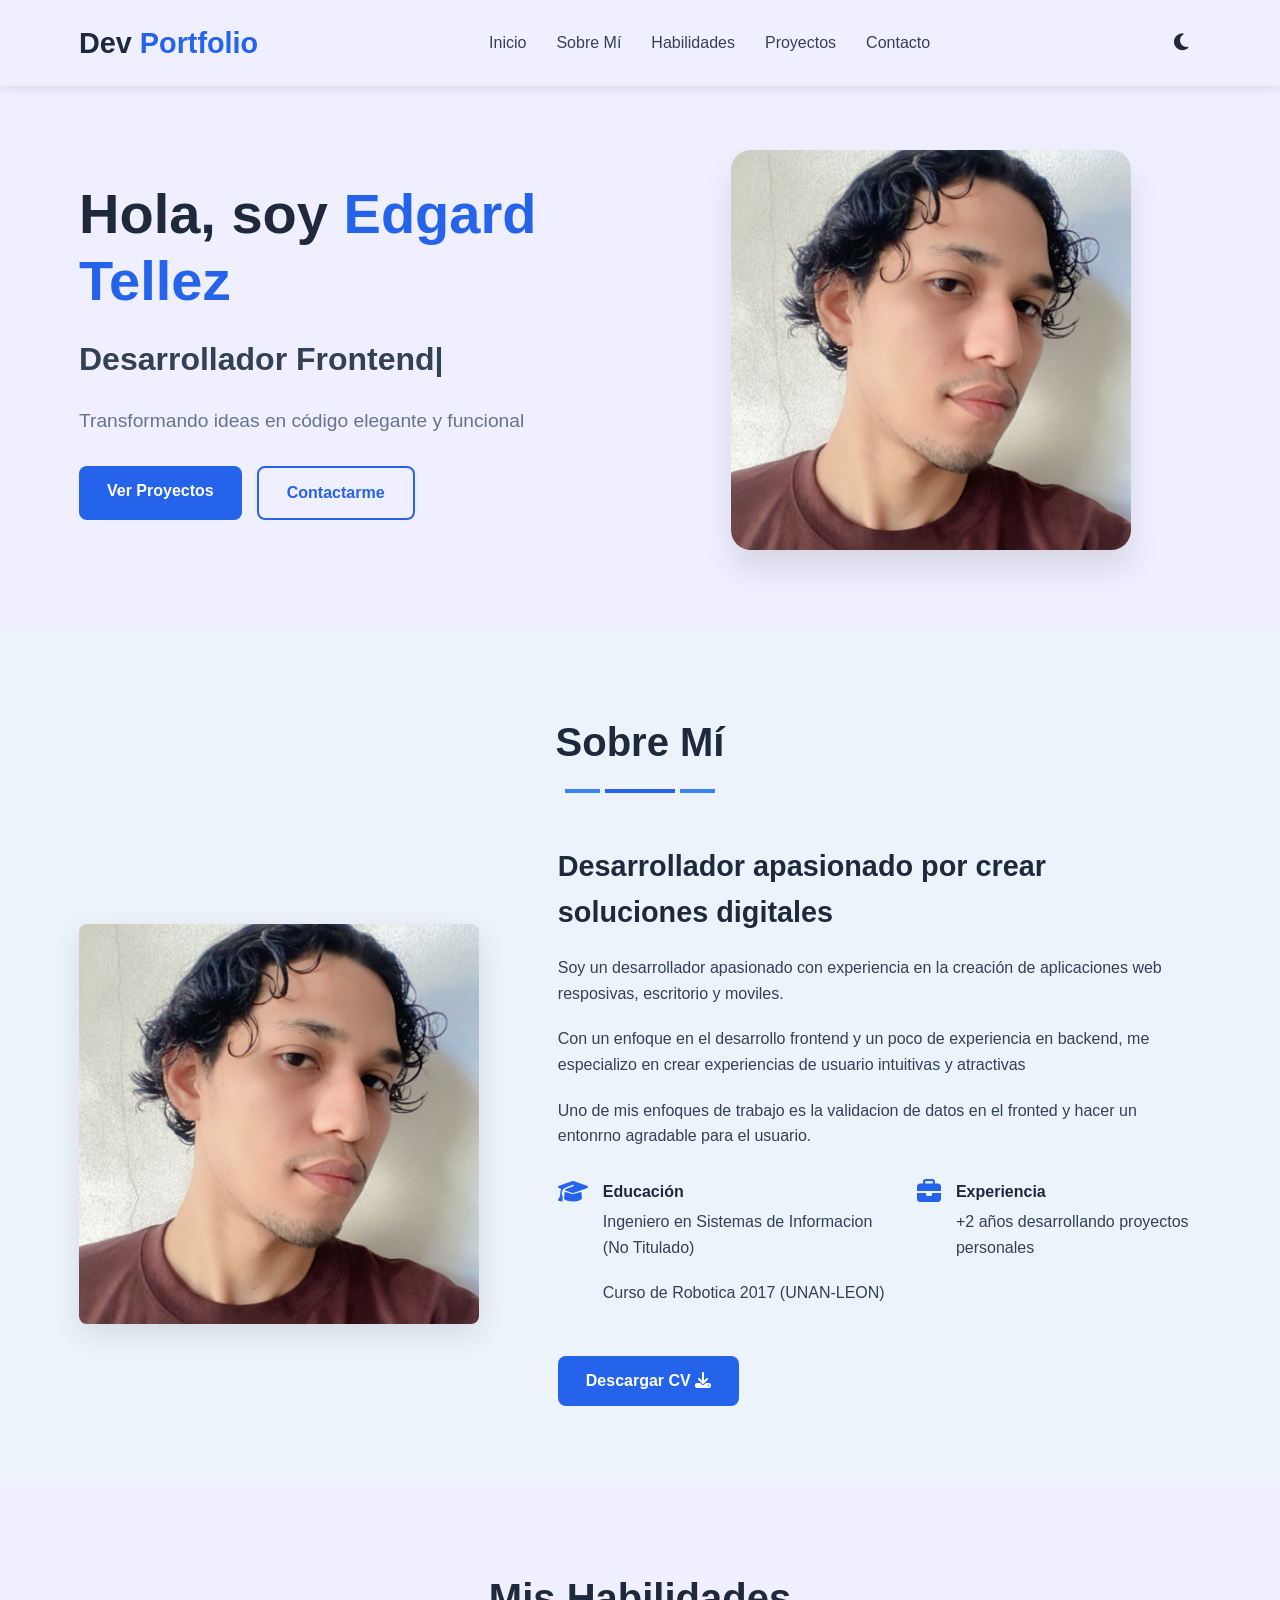
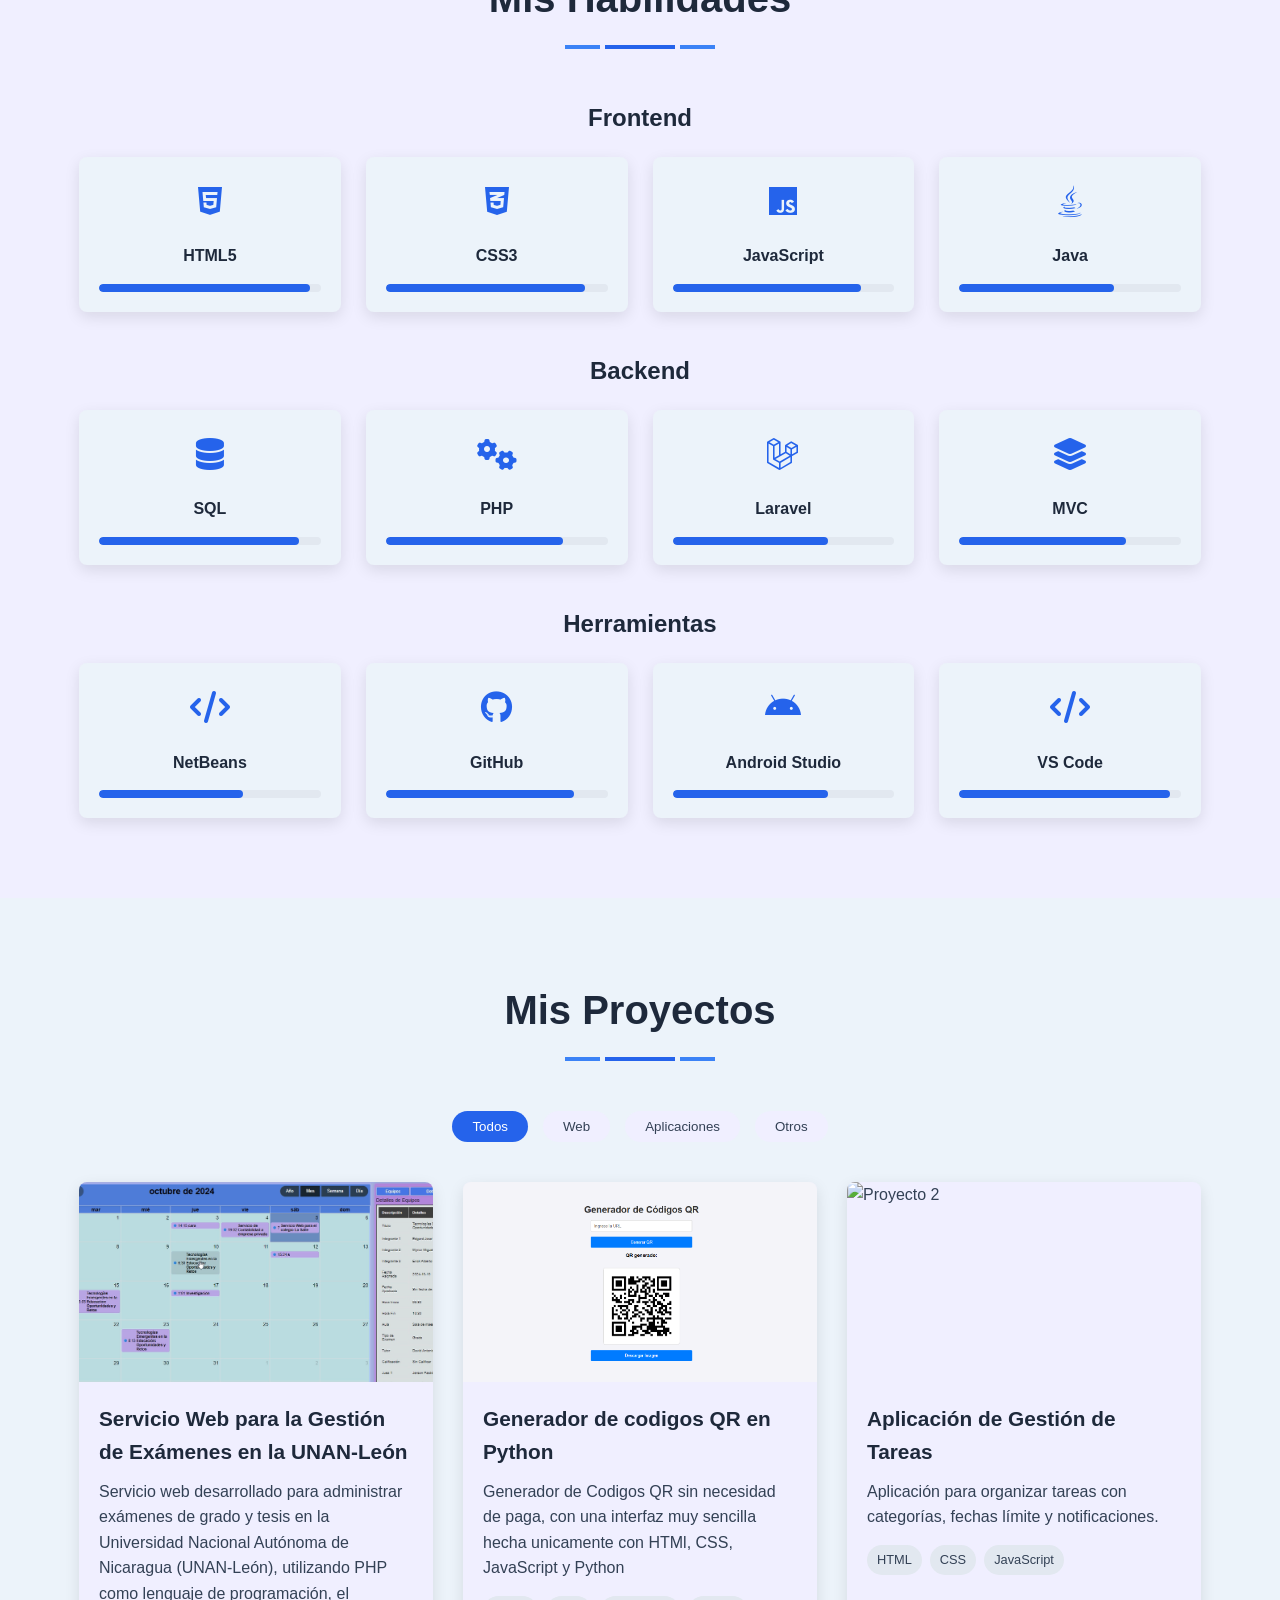
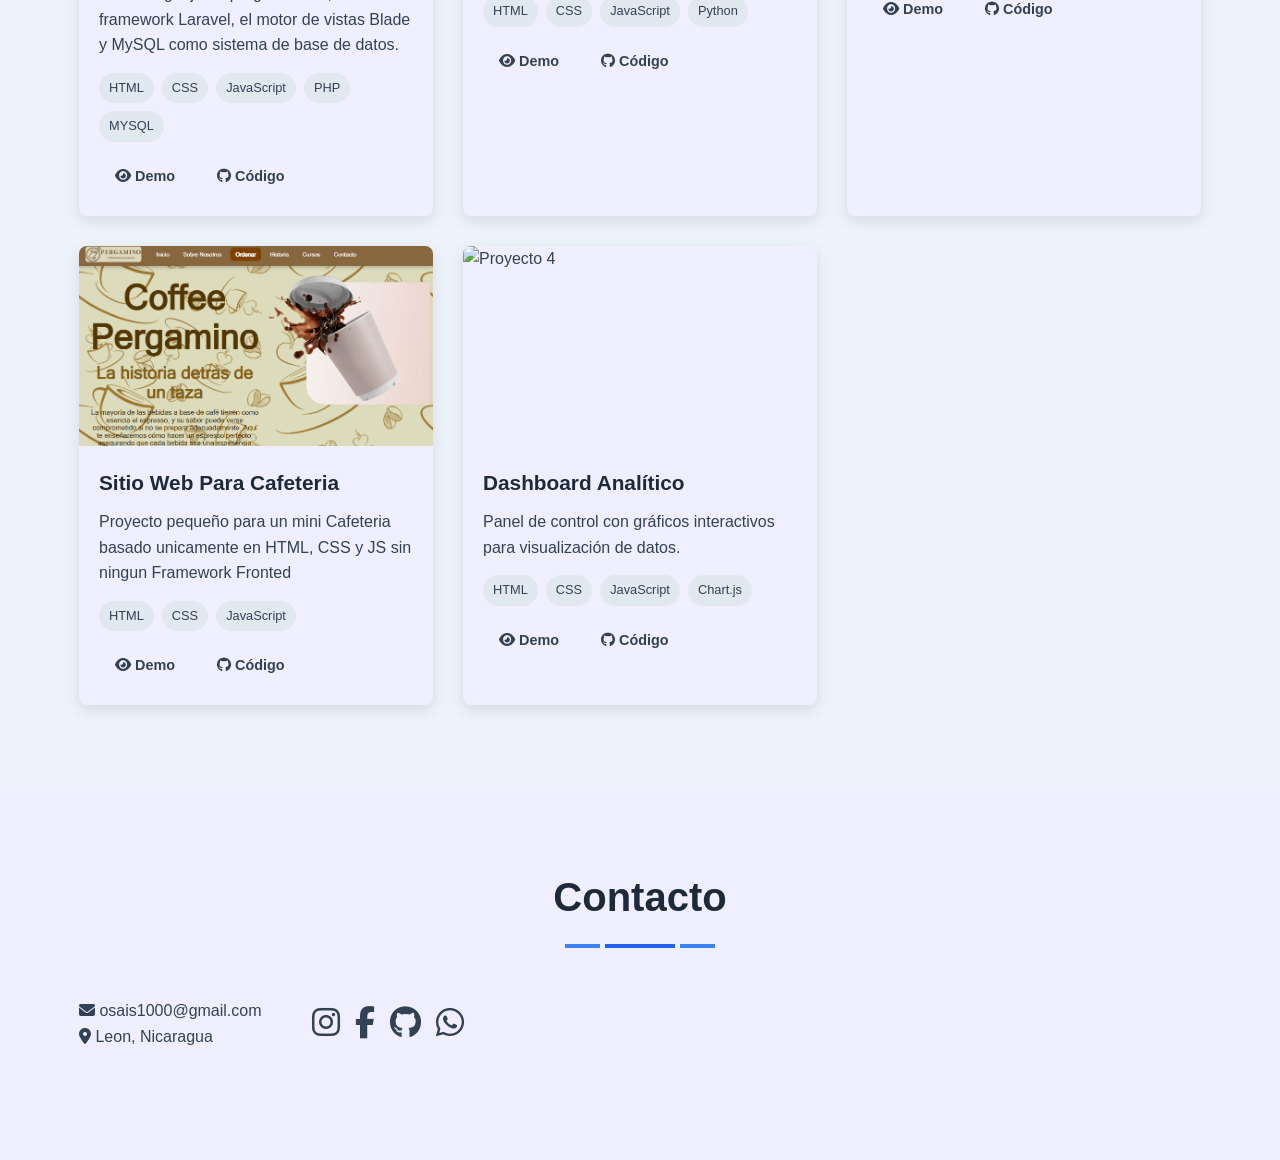
==== index.html @ 4334e840 "Mi Primer Commit" ====
<!DOCTYPE html>
<html lang="es">
<head>
    <meta charset="UTF-8">
    <meta name="viewport" content="width=device-width, initial-scale=1.0">
    <title>Mi Portafolio | Desarrollador</title>
    <link rel="stylesheet" href="styles.css">
    <link rel="stylesheet" href="https://cdnjs.cloudflare.com/ajax/libs/font-awesome/6.4.0/css/all.min.css">
</head>
<body>
    <!-- Header y Navegación -->
    <header>
        <div class="container">
            <div class="logo">
                <h1>Dev <span>Portfolio</span></h1>
            </div>
            <nav>
                <ul class="nav-links">
                    <li><a href="#inicio">Inicio</a></li>
                    <li><a href="#sobre-mi">Sobre Mí</a></li>
                    <li><a href="#habilidades">Habilidades</a></li>
                    <li><a href="#proyectos">Proyectos</a></li>
                    <li><a href="#contacto">Contacto</a></li>
                </ul>
                <div class="hamburger">
                    <span></span>
                    <span></span>
                    <span></span>
                </div>
            </nav>
            <button class="theme-toggle">
                <i class="fas fa-moon"></i>
                <i class="fas fa-sun"></i>
            </button>
        </div>
    </header>

    <!-- Sección Hero -->
    <section id="inicio" class="hero">
        <div class="container">
            <div class="hero-content">
                <h1>Hola, soy <span class="highlight">Edgard Tellez</span></h1>
                <h2>Desarrollador <span class="typed-text"></span></h2>
                <p>Transformando ideas en código elegante y funcional</p>
                <div class="hero-buttons">
                    <a href="#proyectos" class="btn btn-primary">Ver Proyectos</a>
                    <a href="#contacto" class="btn btn-secondary">Contactarme</a>
                </div>
            </div>
            <div class="hero-image">
                <div class="shape"></div>
                <img src="Foto.JPG" style="height: 400px; width: 400px; object-fit: cover;" alt="Imagen de perfil">
            </div>
        </div>
    </section>

    <!-- Sección Sobre Mí -->
    <section id="sobre-mi" class="about">
        <div class="container">
            <div class="section-header">
                <h2>Sobre Mí</h2>
                <div class="underline"></div>
            </div>
            <div class="about-content">
                <div class="about-image">
                    <img src="Foto.JPG" style="height: 400px; width: 400px; object-fit: cover;" alt="Imagen de perfil">
                </div>
                <div class="about-text">
                    <h3>Desarrollador apasionado por crear soluciones digitales</h3>
                    <p>Soy un desarrollador apasionado con experiencia en la creación de aplicaciones web resposivas, escritorio y moviles.</p>
                    <p>Con un enfoque en el desarrollo frontend y un poco de experiencia en backend, me especializo en crear experiencias de usuario intuitivas y atractivas</p>
                    <p>Uno de mis enfoques de trabajo es la validacion de datos en el fronted y hacer un entonrno agradable para el usuario.</p>
                    <div class="about-details">
                        <div class="detail">
                            <i class="fas fa-graduation-cap"></i>
                            <div>
                                <h4>Educación</h4>
                                <p>Ingeniero en Sistemas de Informacion (No Titulado)</p>
                                <p>Curso de Robotica 2017 (UNAN-LEON)</p>
                            </div>
                        </div>
                        <div class="detail">
                            <i class="fas fa-briefcase"></i>
                            <div>
                                <h4>Experiencia</h4>
                                <p>+2 años desarrollando proyectos personales</p>
                            </div>
                        </div>
                    </div>
                    <a href="#" class="btn btn-primary" id="download-cv">Descargar CV <i class="fas fa-download"></i></a>
                </div>
            </div>
        </div>
    </section>

    <!-- Sección Habilidades -->
    <section id="habilidades" class="skills">
        <div class="container">
            <div class="section-header">
                <h2>Mis Habilidades</h2>
                <div class="underline"></div>
            </div>

            <div class="skills-container">
                <div class="skill-category"> <!-- Div para Separar filas -->

                    <h3>Frontend</h3>

                    <div class="skills-grid"> <!-- Div para Separar contenedores -->

                        <div class="skill-item"> <!-- Div de cada contenedor -->
                            <div class="skill-icon"><i class="fab fa-html5"></i></div>
                            <h4>HTML5</h4>

                            <div class="skill-bar">
                                <div class="skill-progress" style="width: 95%"></div>
                            </div>

                        </div>

                        <div class="skill-item"> <!-- Div de cada contenedor -->
                            <div class="skill-icon"><i class="fab fa-css3-alt"></i></div>
                            <h4>CSS3</h4>

                            <div class="skill-bar">
                                <div class="skill-progress" style="width: 90%"></div>
                            </div>

                        </div>

                        <div class="skill-item"> <!-- Div de cada contenedor -->
                            <div class="skill-icon"><i class="fab fa-js"></i></div>
                            <h4>JavaScript</h4>

                            <div class="skill-bar">
                                <div class="skill-progress" style="width: 85%"></div>
                            </div>

                        </div>

                        <div class="skill-item"> <!-- Div de cada contenedor -->
                            <div class="skill-icon"><i class="fab fa-java"></i></div>
                            <h4>Java</h4>
                        
                            <div class="skill-bar">
                                <div class="skill-progress" style="width: 70%"></div>
                            </div>
                        </div>
                        
                    </div>
                </div>

                <div class="skill-category"> <!-- Div para Separar filas -->

                    <h3>Backend</h3>

                    <div class="skills-grid"> <!-- Div para Separar contenedores -->

                        <div class="skill-item"> <!-- Div de cada contenedor -->
                            <div class="skill-icon"><i class="fas fa-database"></i></div>
                            <h4>SQL</h4>

                            <div class="skill-bar">
                                <div class="skill-progress" style="width: 90%"></div>
                            </div>

                        </div>

                        <div class="skill-item"> <!-- Div de cada contenedor -->
                            <div class="skill-icon"><i class="fas fa-cogs"></i></div>
                            <h4>PHP</h4>

                            <div class="skill-bar">
                                <div class="skill-progress" style="width: 80%"></div>
                            </div>

                        </div>

                        <div class="skill-item"> <!-- Div de cada contenedor -->
                            <div class="skill-icon"><i class="fab fa-laravel"></i></div>
                            <h4>Laravel</h4>

                            <div class="skill-bar">
                                <div class="skill-progress" style="width: 70%"></div>
                            </div>

                        </div>

                        <div class="skill-item"> <!-- Div de cada contenedor -->
                            <div class="skill-icon"><i class="fas fa-layer-group"></i></div>
                            <h4>MVC</h4>

                            <div class="skill-bar">
                                <div class="skill-progress" style="width: 75%"></div>
                            </div>

                        </div>
                        
                    </div>
                </div>

                <div class="skill-category"> <!-- Div para Separar filas -->

                    <h3>Herramientas</h3>

                    <div class="skills-grid"> <!-- Div para Separar contenedores -->

                        <div class="skill-item"> <!-- Div de cada contenedor -->
                            <div class="skill-icon"><i class="fas fa-code"></i></div>
                            <h4>NetBeans</h4>

                            <div class="skill-bar">
                                <div class="skill-progress" style="width: 65%"></div>
                            </div>

                        </div>
                        
                        <div class="skill-item"> <!-- Div de cada contenedor -->
                            <div class="skill-icon"><i class="fab fa-github"></i></div>
                            <h4>GitHub</h4>

                            <div class="skill-bar">
                                <div class="skill-progress" style="width: 85%"></div>
                            </div>

                        </div>

                        <div class="skill-item"> <!-- Div de cada contenedor -->
                            <div class="skill-icon"><i class="fab fa-android"></i></div>
                            <h4>Android Studio</h4>

                            <div class="skill-bar">
                                <div class="skill-progress" style="width: 70%"></div>
                            </div>

                        </div>
                        
                        <div class="skill-item"> <!-- Div de cada contenedor -->
                            <div class="skill-icon"><i class="fas fa-code"></i></div>
                            <h4>VS Code</h4>

                            <div class="skill-bar">
                                <div class="skill-progress" style="width: 95%"></div>
                            </div>

                        </div>

                    </div>
                </div>

            </div>
            </div>
        </div>
    </section>

    <!-- Sección Proyectos -->
    <section id="proyectos" class="projects">
        <div class="container">
            <div class="section-header">
                <h2>Mis Proyectos</h2>
                <div class="underline"></div>
            </div>
            <div class="project-filters">
                <button class="filter-btn active" data-filter="all">Todos</button>
                <button class="filter-btn" data-filter="web">Web</button>
                <button class="filter-btn" data-filter="app">Aplicaciones</button>
                <button class="filter-btn" data-filter="other">Otros</button>
            </div>
            <div class="projects-grid">
                <div class="project-card" data-category="web">
                    <div class="project-img">
                        <img src="img/Servicio_UNAN_LEON.png" alt="Proyecto 1">
                    </div>
                    <div class="project-info">
                        <h3>Servicio Web para la Gestión de Exámenes en la UNAN-León</h3>
                        <p>
                            Servicio web desarrollado para administrar exámenes de grado y tesis en la Universidad Nacional Autónoma de Nicaragua (UNAN-León), utilizando PHP como lenguaje de programación, el framework Laravel, el motor de vistas Blade y MySQL como sistema de base de datos.
                        </p>
                        <div class="project-tech">
                            <span>HTML</span>
                            <span>CSS</span>
                            <span>JavaScript</span>
                            <span>PHP</span>
                            <span>MYSQL</span>
                        </div>
                        <div class="project-links">
                            <a href="NO DISPONIBLE" class="btn btn-sm"><i class="fas fa-eye"></i> Demo</a>
                            <a href="https://github.com/EdgardSk8/Gestion_Examenes_UNAN" class="btn btn-sm"><i class="fab fa-github"></i> Código</a>
                        </div>
                    </div>
                </div>

                <div class="project-card" data-category="web">
                    <div class="project-img">
                        <img src="img/Generador_Python.png" alt="Proyecto 1">
                    </div>
                    <div class="project-info">
                        <h3>Generador de codigos QR en Python</h3>
                        <p>
                            Generador de Codigos QR sin necesidad de paga, con una interfaz muy sencilla hecha unicamente con HTMl, CSS, JavaScript y Python
                        </p>
                        <div class="project-tech">
                            <span>HTML</span>
                            <span>CSS</span>
                            <span>JavaScript</span>
                            <span>Python</span>
                        </div>
                        <div class="project-links">
                            <a href="https://generador-qr-dgtd.onrender.com/" class="btn btn-sm"><i class="fas fa-eye"></i> Demo</a>
                            <a href="https://github.com/EdgardSk8/Generador-QR" class="btn btn-sm"><i class="fab fa-github"></i> Código</a>
                        </div>
                    </div>
                </div>

                <div class="project-card" data-category="app">
                    <div class="project-img">
                        <img src="https://via.placeholder.com/600x400" alt="Proyecto 2">
                    </div>
                    <div class="project-info">
                        <h3>Aplicación de Gestión de Tareas</h3>
                        <p>Aplicación para organizar tareas con categorías, fechas límite y notificaciones.</p>
                        <div class="project-tech">
                            <span>HTML</span>
                            <span>CSS</span>
                            <span>JavaScript</span>
                        </div>
                        <div class="project-links">
                            <a href="#" class="btn btn-sm"><i class="fas fa-eye"></i> Demo</a>
                            <a href="#" class="btn btn-sm"><i class="fab fa-github"></i> Código</a>
                        </div>
                    </div>
                </div>
                <div class="project-card" data-category="web">
                    <div class="project-img">
                        <img src="img/Pergamino.png" alt="Proyecto 3">
                    </div>
                    <div class="project-info">
                        <h3>Sitio Web Para Cafeteria</h3>
                        <p>Proyecto pequeño para un mini Cafeteria basado unicamente en HTML, CSS y JS sin ningun Framework Fronted</p>
                        <div class="project-tech">
                            <span>HTML</span>
                            <span>CSS</span>
                            <span>JavaScript</span>
                        </div>
                        <div class="project-links">
                            <a href="https://coffee-pergamino.onrender.com/index.html" class="btn btn-sm"><i class="fas fa-eye"></i> Demo</a>
                            <a href="https://github.com/EdgardSk8/Coffee-Pergamino" class="btn btn-sm"><i class="fab fa-github"></i> Código</a>
                        </div>
                    </div>
                </div>
                <div class="project-card" data-category="other">
                    <div class="project-img">
                        <img src="https://via.placeholder.com/600x400" alt="Proyecto 4">
                    </div>
                    <div class="project-info">
                        <h3>Dashboard Analítico</h3>
                        <p>Panel de control con gráficos interactivos para visualización de datos.</p>
                        <div class="project-tech">
                            <span>HTML</span>
                            <span>CSS</span>
                            <span>JavaScript</span>
                            <span>Chart.js</span>
                        </div>
                        <div class="project-links">
                            <a href="#" class="btn btn-sm"><i class="fas fa-eye"></i> Demo</a>
                            <a href="#" class="btn btn-sm"><i class="fab fa-github"></i> Código</a>
                        </div>
                    </div>
                </div>
            </div>
        </div>
    </section>

<!-- Sección Contacto -->
<section id="contacto" class="contact">

    <div class="container">

        <div class="section-header">
            <h2>Contacto</h2>
            <div class="underline"></div>
        </div>

        <div class="contact-content simple-contact">
            <ul class="contact-details">
                <li><i class="fas fa-envelope"></i> osais1000@gmail.com</li>
                <li><i class="fas fa-map-marker-alt"></i> Leon, Nicaragua</li>
            </ul>

        <div class="social-links">
            <a href="https://www.instagram.com/edgard_sk8/" target="_blank"><i class="fab fa-instagram"></i></a>
            <a href="https://www.facebook.com/EdgardJTM/" target="_blank"><i class="fab fa-facebook-f"></i></a>
            <a href="https://github.com/EdgardSk8" target="_blank"><i class="fab fa-github"></i></a>
            <a href="https://wa.me/84774288" target="_blank"><i class="fab fa-whatsapp"></i></a>
        </div>

        </div>
    </div>
</section>

    <!-- Botón de volver arriba -->
    <button id="back-to-top" class="back-to-top">
        <i class="fas fa-arrow-up"></i>
    </button>

    <script src="script.js"></script>
</body>
</html>
---- styles.css ----
/* Variables y Reset */
:root {
    --primary-color: #2563eb;
    --secondary-color: #3b82f6;
    --accent-color: #60a5fa;
    --dark-color: #1e293b;
    --light-color: #ecf3fa;
    --text-color: #334155;
    --text-light: #64748b;
    --background-color: #f0efff;
    --border-color: #e2e8f0;
    --shadow-color: rgba(0, 0, 0, 0.1);
    --transition: all 0.3s ease;
    --border-radius: 8px;
    --section-padding: 80px 0;
}

/* Tema Oscuro */
[data-theme="dark"] {
    --primary-color: #3b82f6;
    --secondary-color: #60a5fa;
    --accent-color: #93c5fd;
    --dark-color: #f8fafc;
    --light-color: #1e293b;
    --text-color: #e2e8f0;
    --text-light: #94a3b8;
    --background-color: #0f172a;
    --border-color: #334155;
    --shadow-color: rgba(0, 0, 0, 0.3);
}

* {
    margin: 0;
    padding: 0;
    box-sizing: border-box;
}

html {
    scroll-behavior: smooth;
}

body {
    font-family: 'Segoe UI', Tahoma, Geneva, Verdana, sans-serif;
    line-height: 1.6;
    color: var(--text-color);
    background-color: var(--background-color);
    transition: var(--transition);
}

a {
    text-decoration: none;
    color: inherit;
}

ul {
    list-style: none;
}

img {
    max-width: 100%;
    height: auto;
    display: block;
}

/* Utilidades */
.container {
    width: 90%;
    max-width: 1200px;
    margin: 0 auto;
    padding: 0 15px;
}

.section-header {
    text-align: center;
    margin-bottom: 50px;
}

.section-header h2 {
    font-size: 2.5rem;
    margin-bottom: 15px;
    color: var(--dark-color);
}

.underline {
    height: 4px;
    width: 70px;
    background: var(--primary-color);
    margin: 0 auto;
    position: relative;
}

.underline::before {
    content: '';
    position: absolute;
    height: 4px;
    width: 35px;
    background: var(--secondary-color);
    top: 0;
    left: -40px;
}

.underline::after {
    content: '';
    position: absolute;
    height: 4px;
    width: 35px;
    background: var(--secondary-color);
    top: 0;
    right: -40px;
}

.btn {
    display: inline-block;
    padding: 12px 28px;
    border-radius: var(--border-radius);
    font-weight: 600;
    text-align: center;
    cursor: pointer;
    transition: var(--transition);
    border: none;
    outline: none;
}

.btn-primary {
    background-color: var(--primary-color);
    color: white;
}

.btn-primary:hover {
    background-color: var(--secondary-color);
    transform: translateY(-3px);
    box-shadow: 0 10px 20px rgba(0, 0, 0, 0.1);
}

.btn-secondary {
    background-color: transparent;
    color: var(--primary-color);
    border: 2px solid var(--primary-color);
}

.btn-secondary:hover {
    background-color: var(--primary-color);
    color: white;
    transform: translateY(-3px);
    box-shadow: 0 10px 20px rgba(0, 0, 0, 0.1);
}

.btn-sm {
    padding: 8px 16px;
    font-size: 0.9rem;
}

.highlight {
    color: var(--primary-color);
}

/* Header y Navegación */
header {
    position: fixed;
    top: 0;
    left: 0;
    width: 100%;
    z-index: 1000;
    background-color: var(--background-color);
    box-shadow: 0 2px 10px var(--shadow-color);
    transition: var(--transition);
}

header .container {
    display: flex;
    justify-content: space-between;
    align-items: center;
    padding: 20px 15px;
}

.logo h1 {
    font-size: 1.8rem;
    font-weight: 700;
    color: var(--dark-color);
}

.logo span {
    color: var(--primary-color);
}

.nav-links {
    display: flex;
    gap: 30px;
}

.nav-links a {
    font-weight: 500;
    position: relative;
    transition: var(--transition);
}

.nav-links a:hover {
    color: var(--primary-color);
}

.nav-links a::after {
    content: '';
    position: absolute;
    bottom: -5px;
    left: 0;
    width: 0;
    height: 2px;
    background-color: var(--primary-color);
    transition: var(--transition);
}

.nav-links a:hover::after {
    width: 100%;
}

.hamburger {
    display: none;
    flex-direction: column;
    cursor: pointer;
}

.hamburger span {
    width: 25px;
    height: 3px;
    background-color: var(--dark-color);
    margin: 3px 0;
    transition: var(--transition);
}

.theme-toggle {
    background: none;
    border: none;
    cursor: pointer;
    font-size: 1.2rem;
    color: var(--dark-color);
    display: flex;
    align-items: center;
    justify-content: center;
    width: 40px;
    height: 40px;
    border-radius: 50%;
    transition: var(--transition);
}

.theme-toggle:hover {
    background-color: var(--border-color);
}

.theme-toggle .fa-sun {
    display: none;
}

[data-theme="dark"] .theme-toggle .fa-moon {
    display: none;
}

[data-theme="dark"] .theme-toggle .fa-sun {
    display: block;
    color: rgb(230, 214, 76)
}

/* Sección Hero */
.hero {
    padding-top: 150px;
    padding-bottom: 80px;
    background-color: var(--background-color);
    position: relative;
    overflow: hidden;
}

.hero .container {
    display: flex;
    align-items: center;
    justify-content: space-between;
    gap: 40px;
}

.hero-content {
    flex: 1;
}

.hero-content h1 {
    font-size: 3.5rem;
    line-height: 1.2;
    margin-bottom: 20px;
    color: var(--dark-color);
}

.hero-content h2 {
    font-size: 2rem;
    margin-bottom: 20px;
    color: var(--text-color);
}

.hero-content p {
    font-size: 1.2rem;
    margin-bottom: 30px;
    color: var(--text-light);
}

.hero-buttons {
    display: flex;
    gap: 15px;
}

.hero-image {
    flex: 1;
    position: relative;
    display: flex;
    justify-content: center;
    align-items: center;
}

.hero-image img {
    width: 80%;
    border-radius: 20px;
    position: relative;
    z-index: 2;
    box-shadow: 0 20px 30px var(--shadow-color);
}

.shape {
    position: absolute;
    width: 300px;
    height: 300px;
    background-color: var(--primary-color);
    border-radius: 30% 70% 70% 30% / 30% 30% 70% 70%;
    opacity: 0.1;
    z-index: 1;
    animation: morph 8s ease-in-out infinite;
}

@keyframes morph {
    0% {
        border-radius: 30% 70% 70% 30% / 30% 30% 70% 70%;
    }
    25% {
        border-radius: 70% 30% 30% 70% / 70% 70% 30% 30%;
    }
    50% {
        border-radius: 30% 70% 70% 30% / 70% 30% 70% 30%;
    }
    75% {
        border-radius: 70% 30% 30% 70% / 30% 70% 30% 70%;
    }
    100% {
        border-radius: 30% 70% 70% 30% / 30% 30% 70% 70%;
    }
}

.typed-text::after {
    content: '|';
    animation: blink 0.7s infinite;
}

@keyframes blink {
    0%, 100% {
        opacity: 1;
    }
    50% {
        opacity: 0;
    }
}

/* Sección Sobre Mí */
.about {
    padding: var(--section-padding);
    background-color: var(--light-color);
}

.about-content {
    display: flex;
    align-items: center;
    gap: 50px;
}

.about-image {
    flex: 1;
}

.about-image img {
    border-radius: var(--border-radius);
    box-shadow: 0 10px 30px var(--shadow-color);
}

.about-text {
    flex: 1.5;
}

.about-text h3 {
    font-size: 1.8rem;
    margin-bottom: 20px;
    color: var(--dark-color);
}

.about-text p {
    margin-bottom: 20px;
    color: var(--text-color);
}

.about-details {
    display: flex;
    gap: 30px;
    margin: 30px 0;
}

.detail {
    display: flex;
    align-items: flex-start;
    gap: 15px;
}

.detail i {
    font-size: 1.5rem;
    color: var(--primary-color);
}

.detail h4 {
    margin-bottom: 5px;
    color: var(--dark-color);
}

/* Sección Habilidades */
.skills {
    padding: var(--section-padding);
    background-color: var(--background-color);
}

.skills-container {
    display: flex;
    flex-direction: column;
    gap: 40px;
}

.skill-category h3 {
    font-size: 1.5rem;
    margin-bottom: 20px;
    color: var(--dark-color);
    text-align: center;
}

.skills-grid {
    display: grid;
    grid-template-columns: repeat(auto-fill, minmax(250px, 1fr));
    gap: 25px;
}

.skill-item {
    background-color: var(--light-color);
    padding: 20px;
    border-radius: var(--border-radius);
    box-shadow: 0 5px 15px var(--shadow-color);
    transition: var(--transition);
}

.skill-item:hover {
    transform: translateY(-5px);
    box-shadow: 0 10px 20px var(--shadow-color);
    cursor: pointer;
    background-color: #3ca2d1;
}

.skill-icon {
    font-size: 2rem;
    color: var(--primary-color);
    margin-bottom: 15px;
    text-align: center;
}

.skill-item h4 {
    text-align: center;
    margin-bottom: 15px;
    color: var(--dark-color);
}

.skill-bar {
    height: 8px;
    background-color: var(--border-color);
    border-radius: 10px;
    overflow: hidden;
}

.skill-progress {
    height: 100%;
    background-color: var(--primary-color);
    border-radius: 10px;
}

/* Sección Proyectos */
.projects {
    padding: var(--section-padding);
    background-color: var(--light-color);
}

.project-filters {
    display: flex;
    justify-content: center;
    gap: 15px;
    margin-bottom: 40px;
    flex-wrap: wrap;
}

.filter-btn {
    padding: 8px 20px;
    background-color: var(--background-color);
    border: none;
    border-radius: 30px;
    cursor: pointer;
    font-weight: 500;
    transition: var(--transition);
    color: var(--text-color);
}

.filter-btn:hover, .filter-btn.active {
    background-color: var(--primary-color);
    color: white;
}

.projects-grid {
    display: grid;
    grid-template-columns: repeat(auto-fill, minmax(300px, 1fr));
    gap: 30px;
}

.project-card {
    background-color: var(--background-color);
    border-radius: var(--border-radius);
    overflow: hidden;
    box-shadow: 0 5px 15px var(--shadow-color);
    transition: var(--transition);
}

.project-card:hover {
    transform: translateY(-10px);
    box-shadow: 0 15px 30px var(--shadow-color);
    cursor: pointer;
}

.project-img {
    overflow: hidden;
    height: 200px;
}

.project-img img {
    width: 100%;
    height: 100%;
    object-fit: cover;
    transition: var(--transition);
}

.project-card:hover .project-img img {
    transform: scale(1.1);
}

.project-info {
    padding: 20px;
}

.project-info h3 {
    font-size: 1.3rem;
    margin-bottom: 10px;
    color: var(--dark-color);
}

.project-info p {
    margin-bottom: 15px;
    color: var(--text-color);
}

.project-tech {
    display: flex;
    flex-wrap: wrap;
    gap: 8px;
    margin-bottom: 15px;
}

.project-tech span {
    background-color: var(--border-color);
    padding: 5px 10px;
    border-radius: 20px;
    font-size: 0.8rem;
    color: var(--text-color);
    transition: background-color 0.3s ease;
}

.project-tech span:hover {
    background-color: #3ca2d1;
}

.project-links {
    display: flex;
    gap: 10px;
}

.project-links .btn{
    transition: background-color 0.3s ease;
    border-radius: 40px;
}

.project-links .btn:hover{
    background-color: #3ca2d1;
}

/* Sección Contacto */
.contact {
    padding: var(--section-padding);
    background-color: var(--background-color);
}

.contact-content {
    display: flex;
    gap: 50px;
}

.contact-info, .contact-form {
    flex: 1;
}

.contact-info h3 {
    font-size: 1.8rem;
    margin-bottom: 20px;
    color: var(--dark-color);
}

.contact-info p {
    margin-bottom: 30px;
    color: var(--text-color);
}

.contact-details {
    margin-bottom: 30px;
}

.contact-item {
    display: flex;
    align-items: flex-start;
    gap: 15px;
    margin-bottom: 20px;
}

.contact-item i {
    font-size: 1.5rem;
    color: var(--primary-color);
}

.contact-item h4 {
    margin-bottom: 5px;
    color: var(--dark-color);
}

.social-links {
    display: flex;
    gap: 15px;
    font-size: 2rem;
    transition: all 0.3s ease;
}

.social-links i {
    transition: color 0.3s ease, transform 0.3s ease;
    cursor: pointer;
}

.social-links i:hover {
    transform: translateY(-5px);
}

.social-link {
    display: flex;
    align-items: center;
    justify-content: center;
    width: 40px;
    height: 40px;
    background-color: var(--light-color);
    border-radius: 50%;
    color: var(--primary-color);
    transition: var(--transition);
}

.social-link:hover {
    background-color: var(--primary-color);
    color: white;
    transform: translateY(-5px);
}

.form-group {
    margin-bottom: 20px;
}

.form-group label {
    display: block;
    margin-bottom: 8px;
    font-weight: 500;
    color: var(--dark-color);
}

.form-group input, .form-group textarea {
    width: 100%;
    padding: 12px 15px;
    border: 1px solid var(--border-color);
    border-radius: var(--border-radius);
    background-color: var(--light-color);
    color: var(--text-color);
    transition: var(--transition);
}

.form-group input:focus, .form-group textarea:focus {
    outline: none;
    border-color: var(--primary-color);
    box-shadow: 0 0 0 2px rgba(37, 99, 235, 0.2);
}

/* Footer */
footer {
    background-color: var(--dark-color);
    color: white;
    padding: 60px 0 20px;
}

.footer-content {
    display: flex;
    justify-content: space-between;
    flex-wrap: wrap;
    gap: 30px;
    margin-bottom: 40px;
}

/* Botón Volver Arriba */
.back-to-top {
    position: fixed;
    bottom: 30px;
    right: 30px;
    width: 50px;
    height: 50px;
    background-color: var(--primary-color);
    color: white;
    border: none;
    border-radius: 50%;
    display: flex;
    align-items: center;
    justify-content: center;
    cursor: pointer;
    opacity: 0;
    visibility: hidden;
    transition: var(--transition);
    z-index: 999;
    box-shadow: 0 5px 15px rgba(0, 0, 0, 0.2);
}

.back-to-top.active {
    opacity: 1;
    visibility: visible;
}

.back-to-top:hover {
    background-color: var(--secondary-color);
    transform: translateY(-5px);
}

/* Media Queries */
@media (max-width: 992px) {
    .hero-content h1 {
        font-size: 2.8rem;
    }
    
    .hero-content h2 {
        font-size: 1.8rem;
    }
    
    .about-content, .contact-content {
        flex-direction: column;
    }
    
    .about-image {
        order: -1;
        margin-bottom: 30px;
    }
    
    .about-image img {
        width: 80%;
        margin: 0 auto;
    }
}

@media (max-width: 768px) {
    .nav-links {
        position: fixed;
        top: 80px;
        left: -100%;
        width: 100%;
        height: calc(100vh - 80px);
        background-color: var(--background-color);
        flex-direction: column;
        align-items: center;
        justify-content: center;
        transition: var(--transition);
        z-index: 999;
    }
    
    .nav-links.active {
        left: 0;
    }
    
    .hamburger {
        display: flex;
    }
    
    .hamburger.active span:nth-child(1) {
        transform: translateY(9px) rotate(45deg);
    }
    
    .hamburger.active span:nth-child(2) {
        opacity: 0;
    }
    
    .hamburger.active span:nth-child(3) {
        transform: translateY(-9px) rotate(-45deg);
    }
    
    .hero .container {
        flex-direction: column;
        text-align: center;
    }
    
    .hero-buttons {
        justify-content: center;
    }
    
    .hero-image {
        margin-top: 40px;
    }
    
    .about-details {
        flex-direction: column;
    }
    
    .footer-content {
        flex-direction: column;
        text-align: center;
    }
    
    .footer-links ul {
        align-items: center;
    }
}

@media (max-width: 576px) {
    .section-header h2 {
        font-size: 2rem;
    }
    
    .hero-content h1 {
        font-size: 2.2rem;
    }
    
    .hero-content h2 {
        font-size: 1.5rem;
    }
    
    .project-filters {
        flex-direction: column;
        align-items: center;
    }
    
    .filter-btn {
        width: 100%;
        max-width: 200px;
    }
}
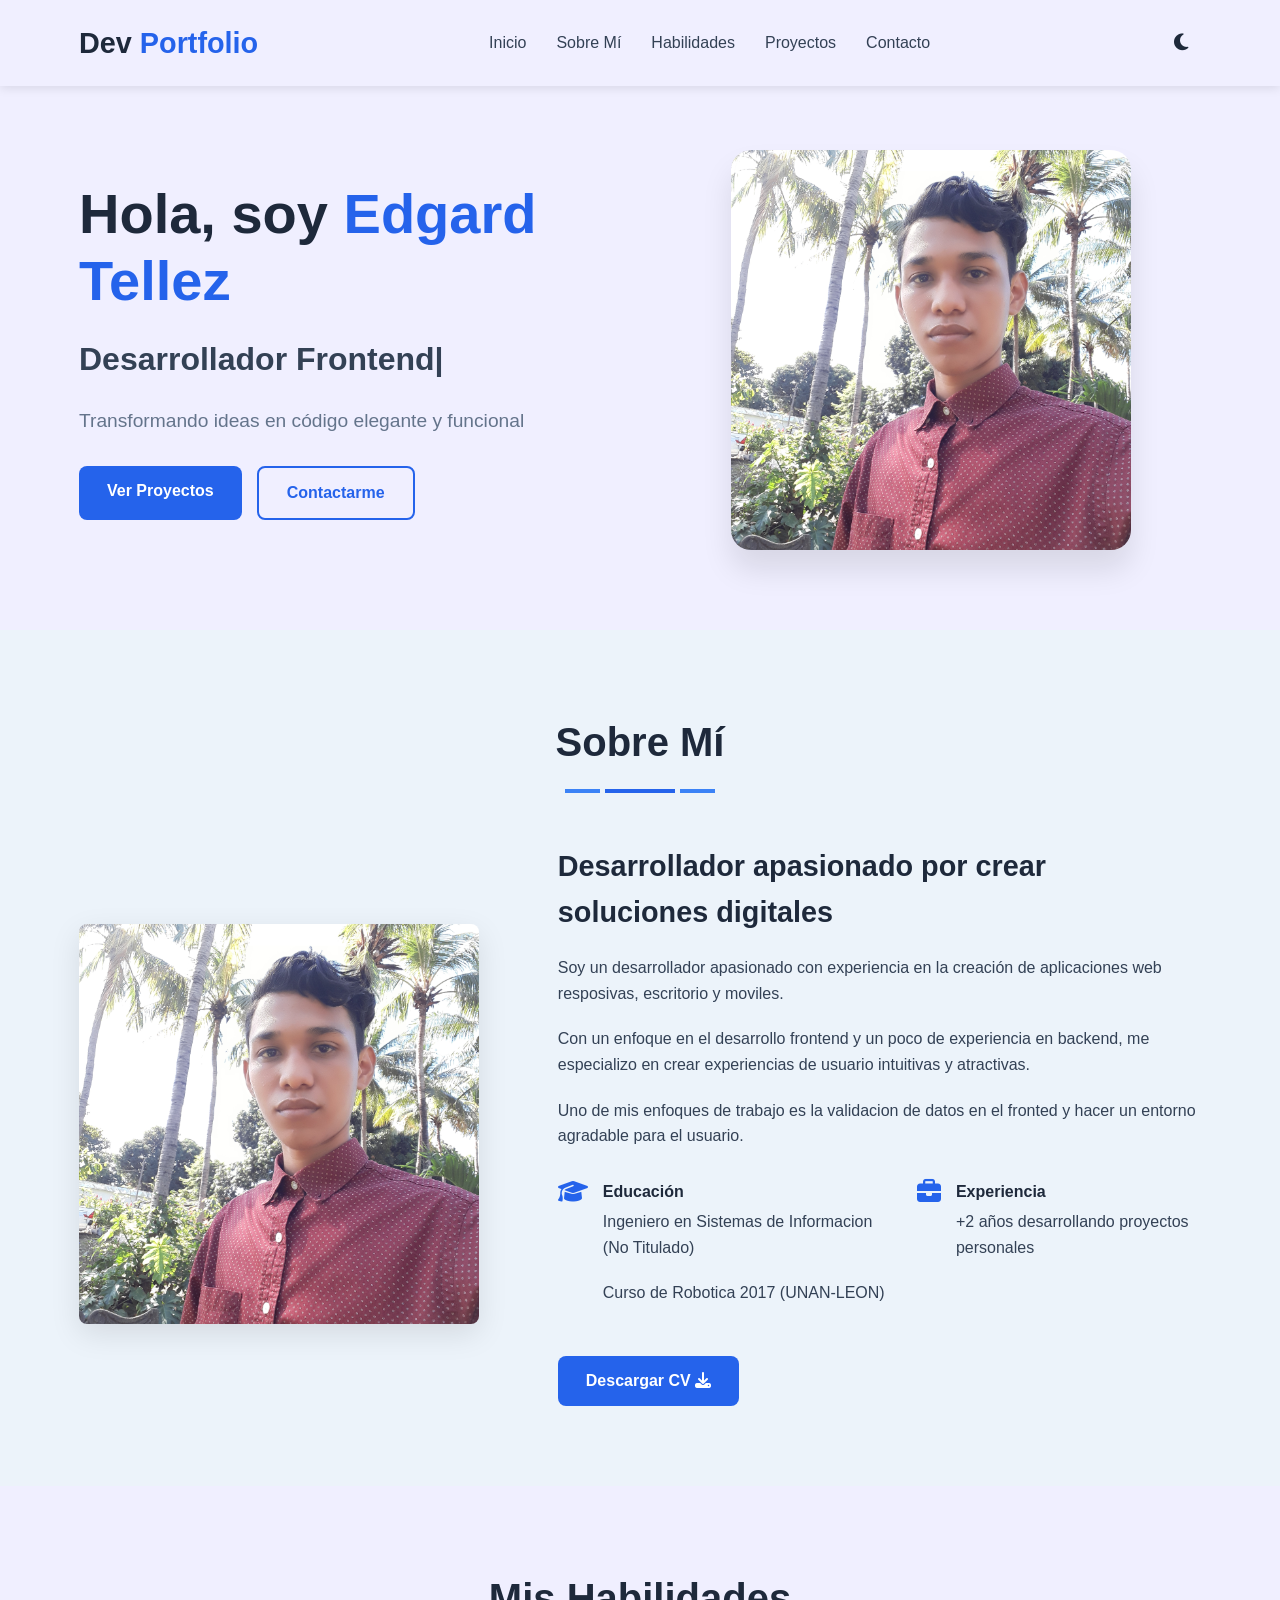
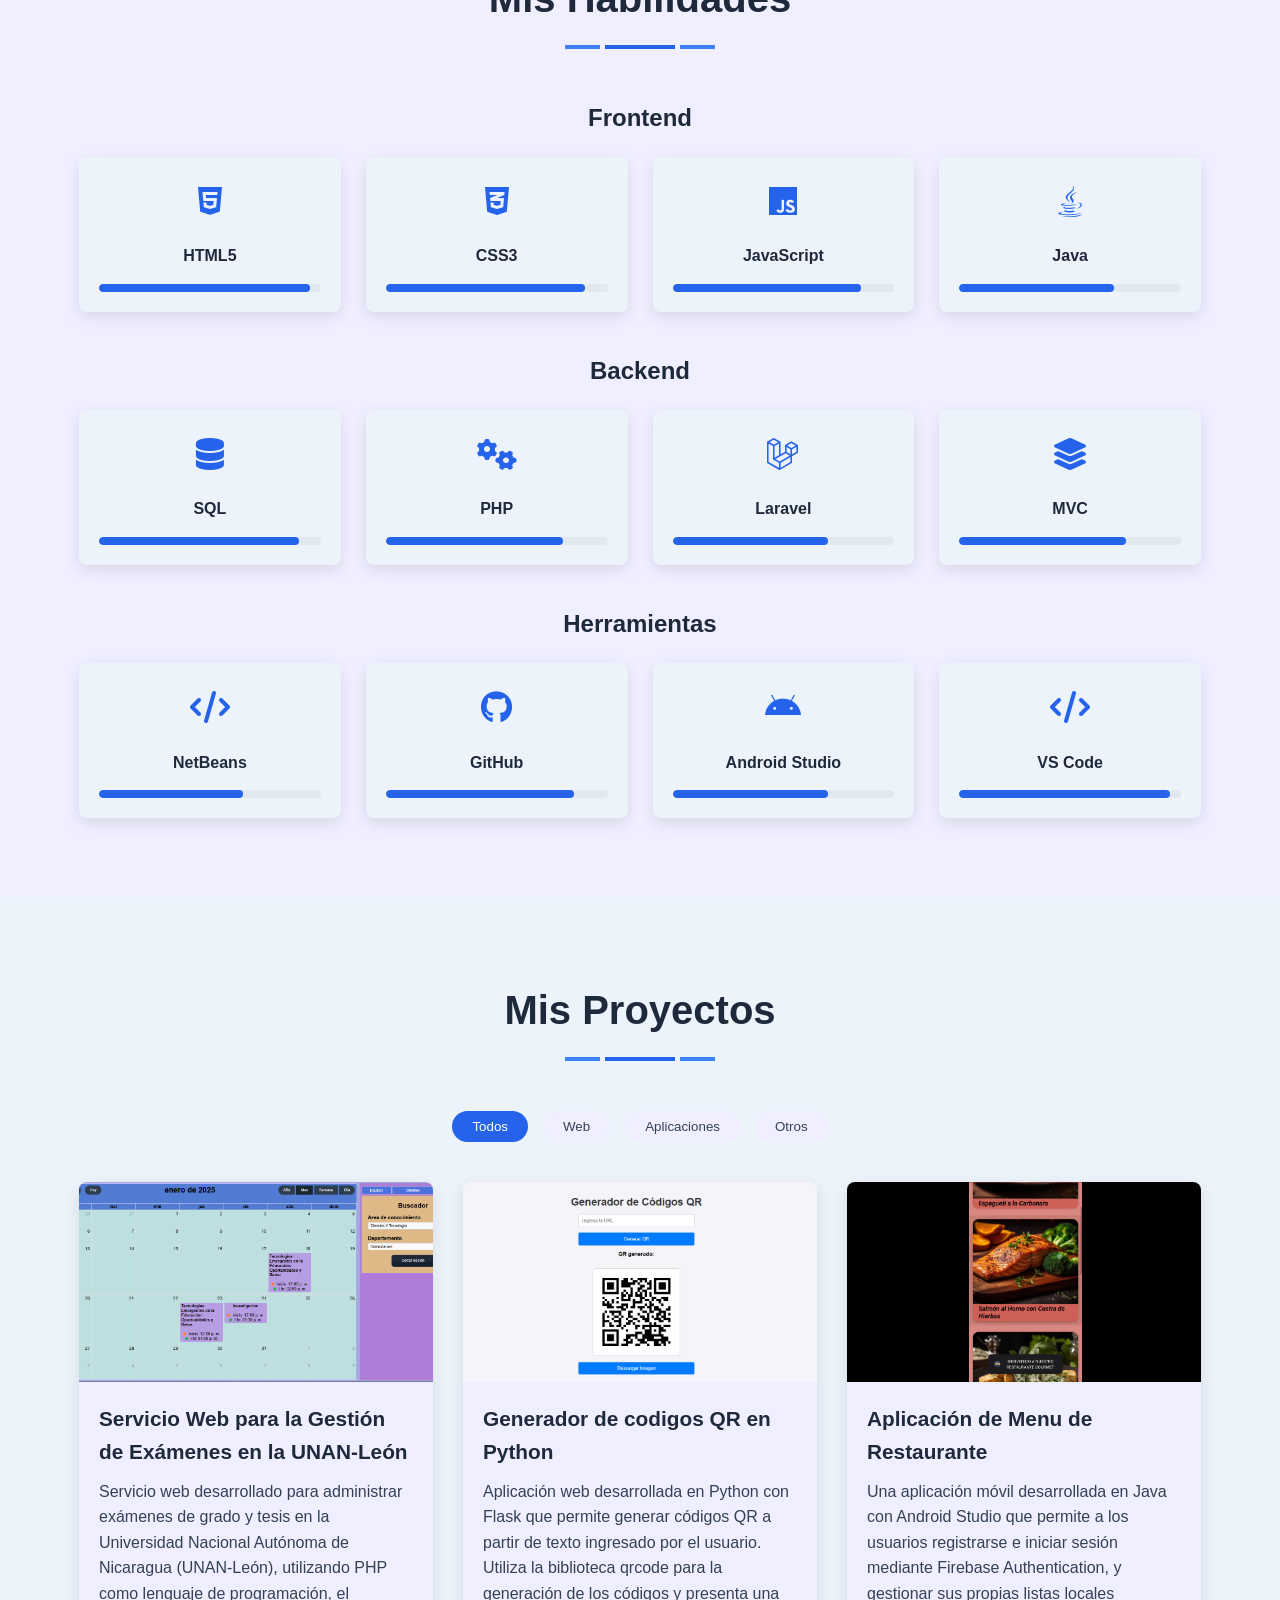
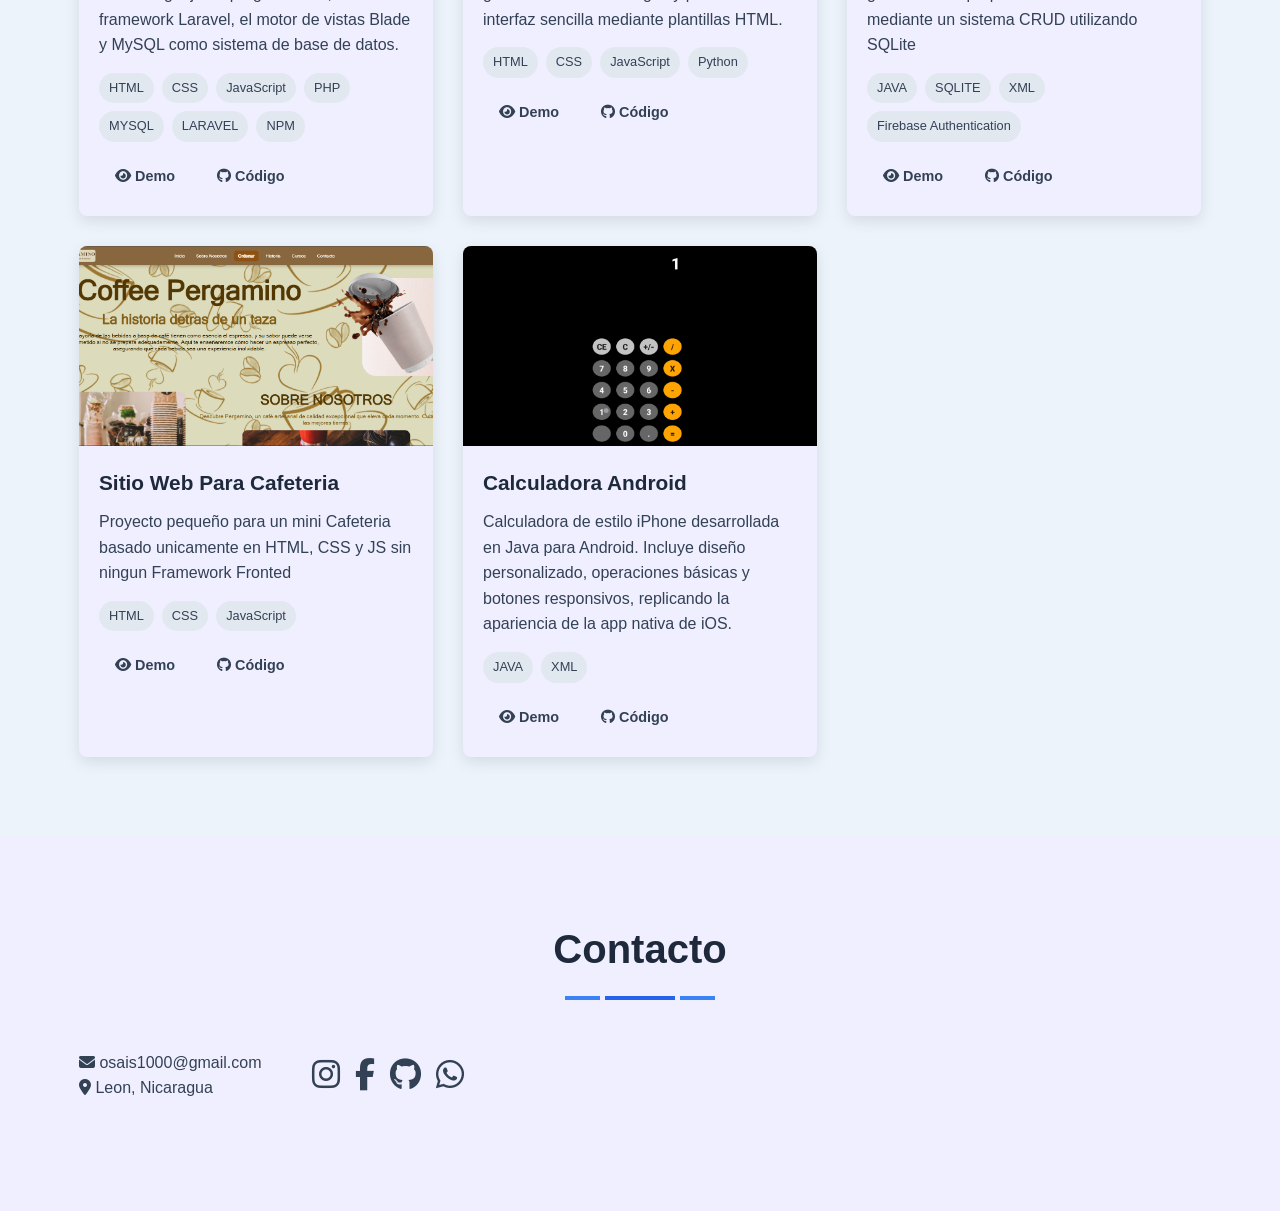
==== commit 54482dcf: "Nuevos cambios" ====
--- a/index.html
+++ b/index.html
@@ -68,8 +68,8 @@
                 <div class="about-text">
                     <h3>Desarrollador apasionado por crear soluciones digitales</h3>
                     <p>Soy un desarrollador apasionado con experiencia en la creación de aplicaciones web resposivas, escritorio y moviles.</p>
-                    <p>Con un enfoque en el desarrollo frontend y un poco de experiencia en backend, me especializo en crear experiencias de usuario intuitivas y atractivas</p>
-                    <p>Uno de mis enfoques de trabajo es la validacion de datos en el fronted y hacer un entonrno agradable para el usuario.</p>
+                    <p>Con un enfoque en el desarrollo frontend y un poco de experiencia en backend, me especializo en crear experiencias de usuario intuitivas y atractivas.</p>
+                    <p>Uno de mis enfoques de trabajo es la validacion de datos en el fronted y hacer un entorno agradable para el usuario.</p>
                     <div class="about-details">
                         <div class="detail">
                             <i class="fas fa-graduation-cap"></i>
@@ -282,9 +282,11 @@
                             <span>JavaScript</span>
                             <span>PHP</span>
                             <span>MYSQL</span>
+                            <span>LARAVEL</span>
+                            <span>NPM</span>
                         </div>
                         <div class="project-links">
-                            <a href="NO DISPONIBLE" class="btn btn-sm"><i class="fas fa-eye"></i> Demo</a>
+                            <a href="https://youtu.be/eh13IFyU1uA" class="btn btn-sm"><i class="fas fa-eye"></i> Demo</a>
                             <a href="https://github.com/EdgardSk8/Gestion_Examenes_UNAN" class="btn btn-sm"><i class="fab fa-github"></i> Código</a>
                         </div>
                     </div>
@@ -297,7 +299,7 @@
                     <div class="project-info">
                         <h3>Generador de codigos QR en Python</h3>
                         <p>
-                            Generador de Codigos QR sin necesidad de paga, con una interfaz muy sencilla hecha unicamente con HTMl, CSS, JavaScript y Python
+                            Aplicación web desarrollada en Python con Flask que permite generar códigos QR a partir de texto ingresado por el usuario. Utiliza la biblioteca qrcode para la generación de los códigos y presenta una interfaz sencilla mediante plantillas HTML.
                         </p>
                         <div class="project-tech">
                             <span>HTML</span>
@@ -314,22 +316,24 @@
 
                 <div class="project-card" data-category="app">
                     <div class="project-img">
-                        <img src="https://via.placeholder.com/600x400" alt="Proyecto 2">
+                        <img src="img/Aplicacionmenu.png" alt="Proyecto 2">
                     </div>
                     <div class="project-info">
-                        <h3>Aplicación de Gestión de Tareas</h3>
-                        <p>Aplicación para organizar tareas con categorías, fechas límite y notificaciones.</p>
+                        <h3>Aplicación de Menu de Restaurante</h3>
+                        <p>Una aplicación móvil desarrollada en Java con Android Studio que permite a los usuarios registrarse e iniciar sesión mediante Firebase Authentication, y gestionar sus propias listas locales mediante un sistema CRUD utilizando SQLite</p>
                         <div class="project-tech">
-                            <span>HTML</span>
-                            <span>CSS</span>
-                            <span>JavaScript</span>
+                            <span>JAVA</span>
+                            <span>SQLITE</span>
+                            <span>XML</span>
+                            <span>Firebase Authentication</span>
                         </div>
                         <div class="project-links">
-                            <a href="#" class="btn btn-sm"><i class="fas fa-eye"></i> Demo</a>
-                            <a href="#" class="btn btn-sm"><i class="fab fa-github"></i> Código</a>
-                        </div>
-                    </div>
-                </div>
+                            <a href="https://www.youtube.com/watch?v=vlMuumZZXKM" class="btn btn-sm"><i class="fas fa-eye"></i> Demo</a>
+                            <a href="https://github.com/EdgardSk8/Aplicacion-Restaurante-Gourmet-en-Android" class="btn btn-sm"><i class="fab fa-github"></i> Código</a>
+                        </div>
+                    </div>
+                </div>
+
                 <div class="project-card" data-category="web">
                     <div class="project-img">
                         <img src="img/Pergamino.png" alt="Proyecto 3">
@@ -348,22 +352,21 @@
                         </div>
                     </div>
                 </div>
+
                 <div class="project-card" data-category="other">
                     <div class="project-img">
-                        <img src="https://via.placeholder.com/600x400" alt="Proyecto 4">
+                        <img src="img/CalculadoraAndroid.png" alt="Proyecto 4">
                     </div>
                     <div class="project-info">
-                        <h3>Dashboard Analítico</h3>
-                        <p>Panel de control con gráficos interactivos para visualización de datos.</p>
+                        <h3>Calculadora Android</h3>
+                        <p>Calculadora de estilo iPhone desarrollada en Java para Android. Incluye diseño personalizado, operaciones básicas y botones responsivos, replicando la apariencia de la app nativa de iOS.</p>
                         <div class="project-tech">
-                            <span>HTML</span>
-                            <span>CSS</span>
-                            <span>JavaScript</span>
-                            <span>Chart.js</span>
+                            <span>JAVA</span>
+                            <span>XML</span>
                         </div>
                         <div class="project-links">
-                            <a href="#" class="btn btn-sm"><i class="fas fa-eye"></i> Demo</a>
-                            <a href="#" class="btn btn-sm"><i class="fab fa-github"></i> Código</a>
+                            <a href="https://www.youtube.com/shorts/50YnQpTD0W4" class="btn btn-sm"><i class="fas fa-eye"></i> Demo</a>
+                            <a href="https://github.com/EdgardSk8/Calculadora-Estilo-IPhone-en-Java/" class="btn btn-sm"><i class="fab fa-github"></i> Código</a>
                         </div>
                     </div>
                 </div>
@@ -403,6 +406,13 @@
         <i class="fas fa-arrow-up"></i>
     </button>
 
+    <!-- Modal de Imagen -->
+    <div id="imageModal" class="image-modal">
+        <span class="close">&times;</span>
+        <img class="modal-content" id="modalImg">
+    </div>
+  
+
     <script src="script.js"></script>
 </body>
 </html>
--- a/styles.css
+++ b/styles.css
@@ -756,6 +756,73 @@
     transform: translateY(-5px);
 }
 
+.image-modal {
+    display: none;
+    position: fixed;
+    z-index: 9999;
+    top: 0; left: 0;
+    width: 100%; height: 100%;
+    background: rgba(0, 0, 0, 0.85);
+    backdrop-filter: blur(4px);
+    justify-content: center;
+    align-items: center;
+    animation: fadeIn 0.3s ease;
+  }
+  
+  .image-modal.active {
+    display: flex;
+  }
+  
+  .image-modal .modal-content {
+    max-width: 90vw;
+    max-height: 90vh;
+    width: auto;
+    height: auto;
+    object-fit: contain;
+    border-radius: 12px;
+    box-shadow: 0 0 25px rgba(255, 255, 255, 0.3);
+    animation: zoomIn 0.4s ease;
+    margin: auto;
+    display: block;
+  }
+  
+  
+  .image-modal .close {
+    position: absolute;
+    top: 20px;
+    right: 35px;
+    color: #dfdfdf;
+    font-size: 45px;
+    font-weight: bold;
+    cursor: pointer;
+    text-shadow: 0 0 10px rgba(255,255,255,0.5);
+    transition: transform 0.3s ease;
+  }
+  
+  .image-modal .close:hover {
+    transform: scale(1.2);
+  }
+  
+  @keyframes zoomIn {
+    from { transform: scale(0.8); opacity: 0; }
+    to   { transform: scale(1); opacity: 1; }
+  }
+  
+  @keyframes fadeIn {
+    from { opacity: 0; }
+    to   { opacity: 1; }
+  }
+
+  @keyframes zoomOut {
+    from { transform: scale(1); opacity: 1; }
+    to   { transform: scale(0.8); opacity: 0; }
+  }
+  
+  .image-modal.closing .modal-content {
+    animation: zoomOut 0.3s ease;
+  }  
+  
+
 /* Media Queries */
 @media (max-width: 992px) {
     .hero-content h1 {
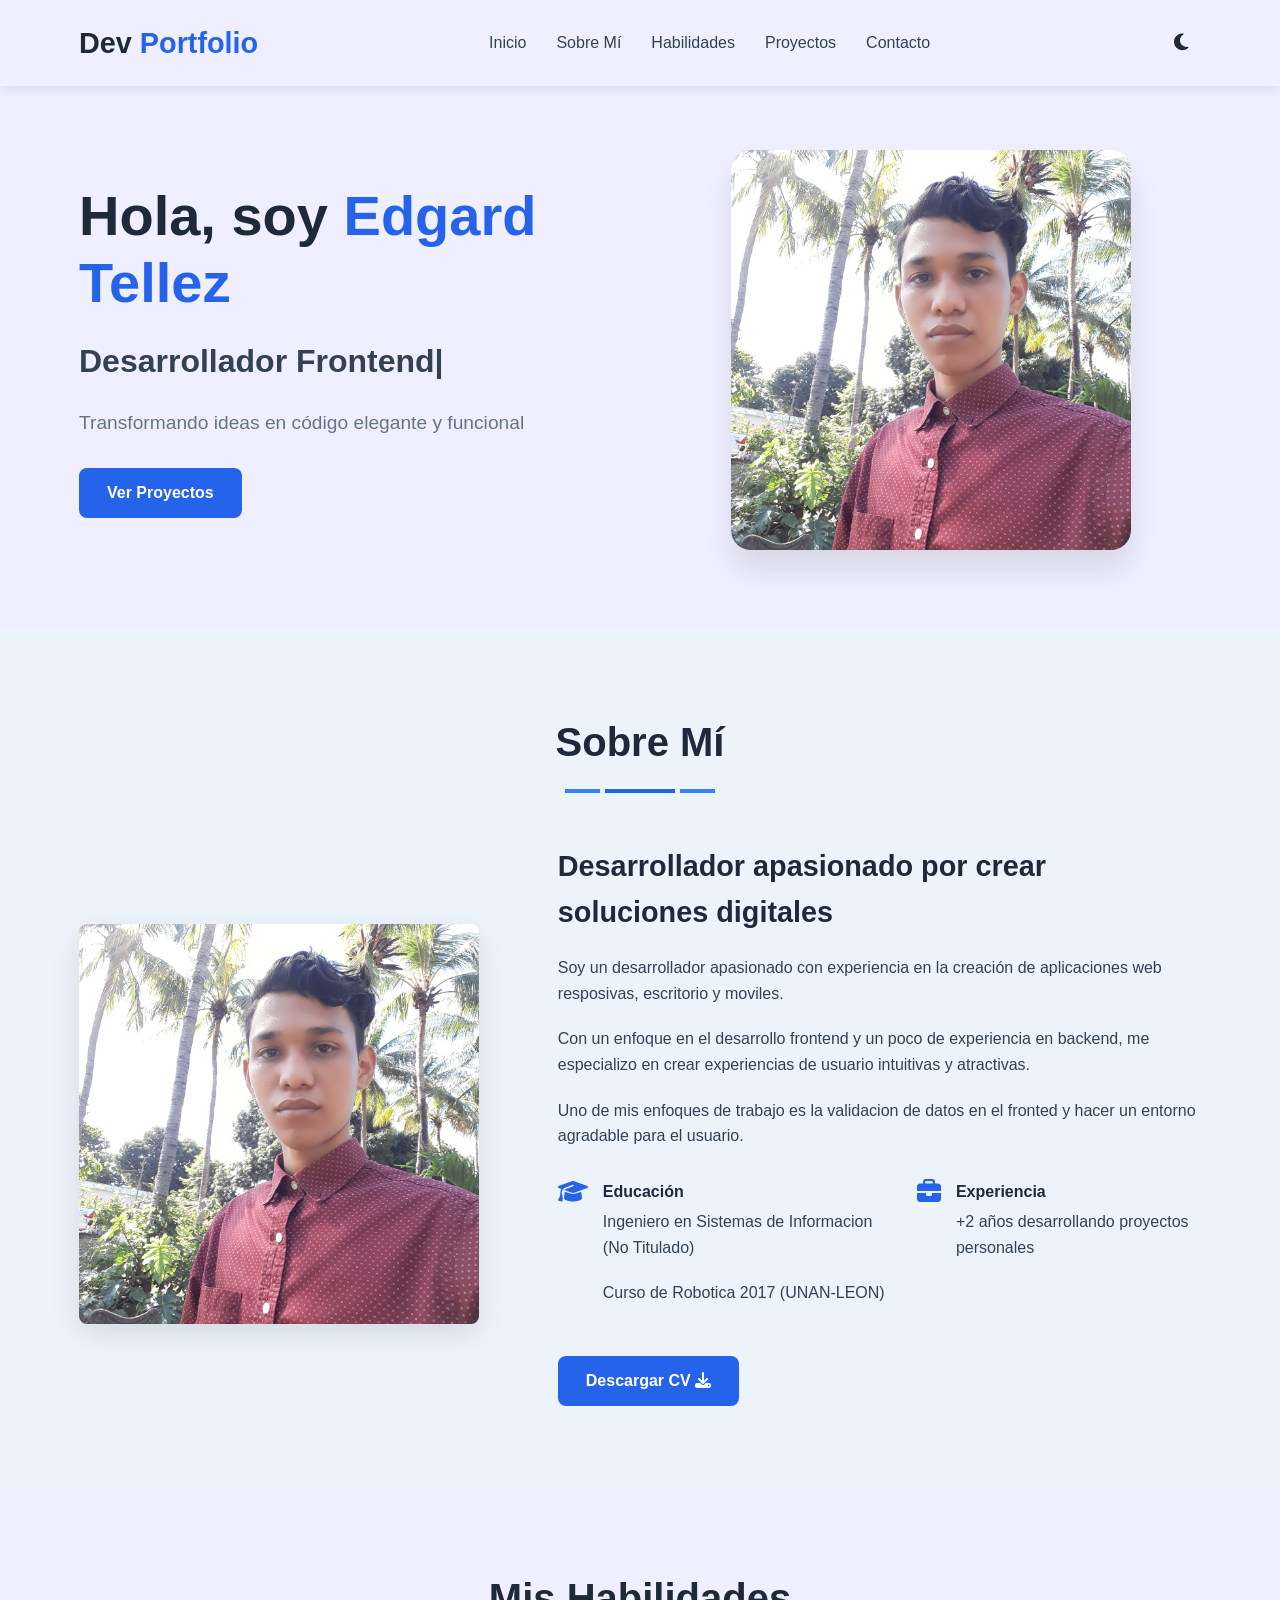
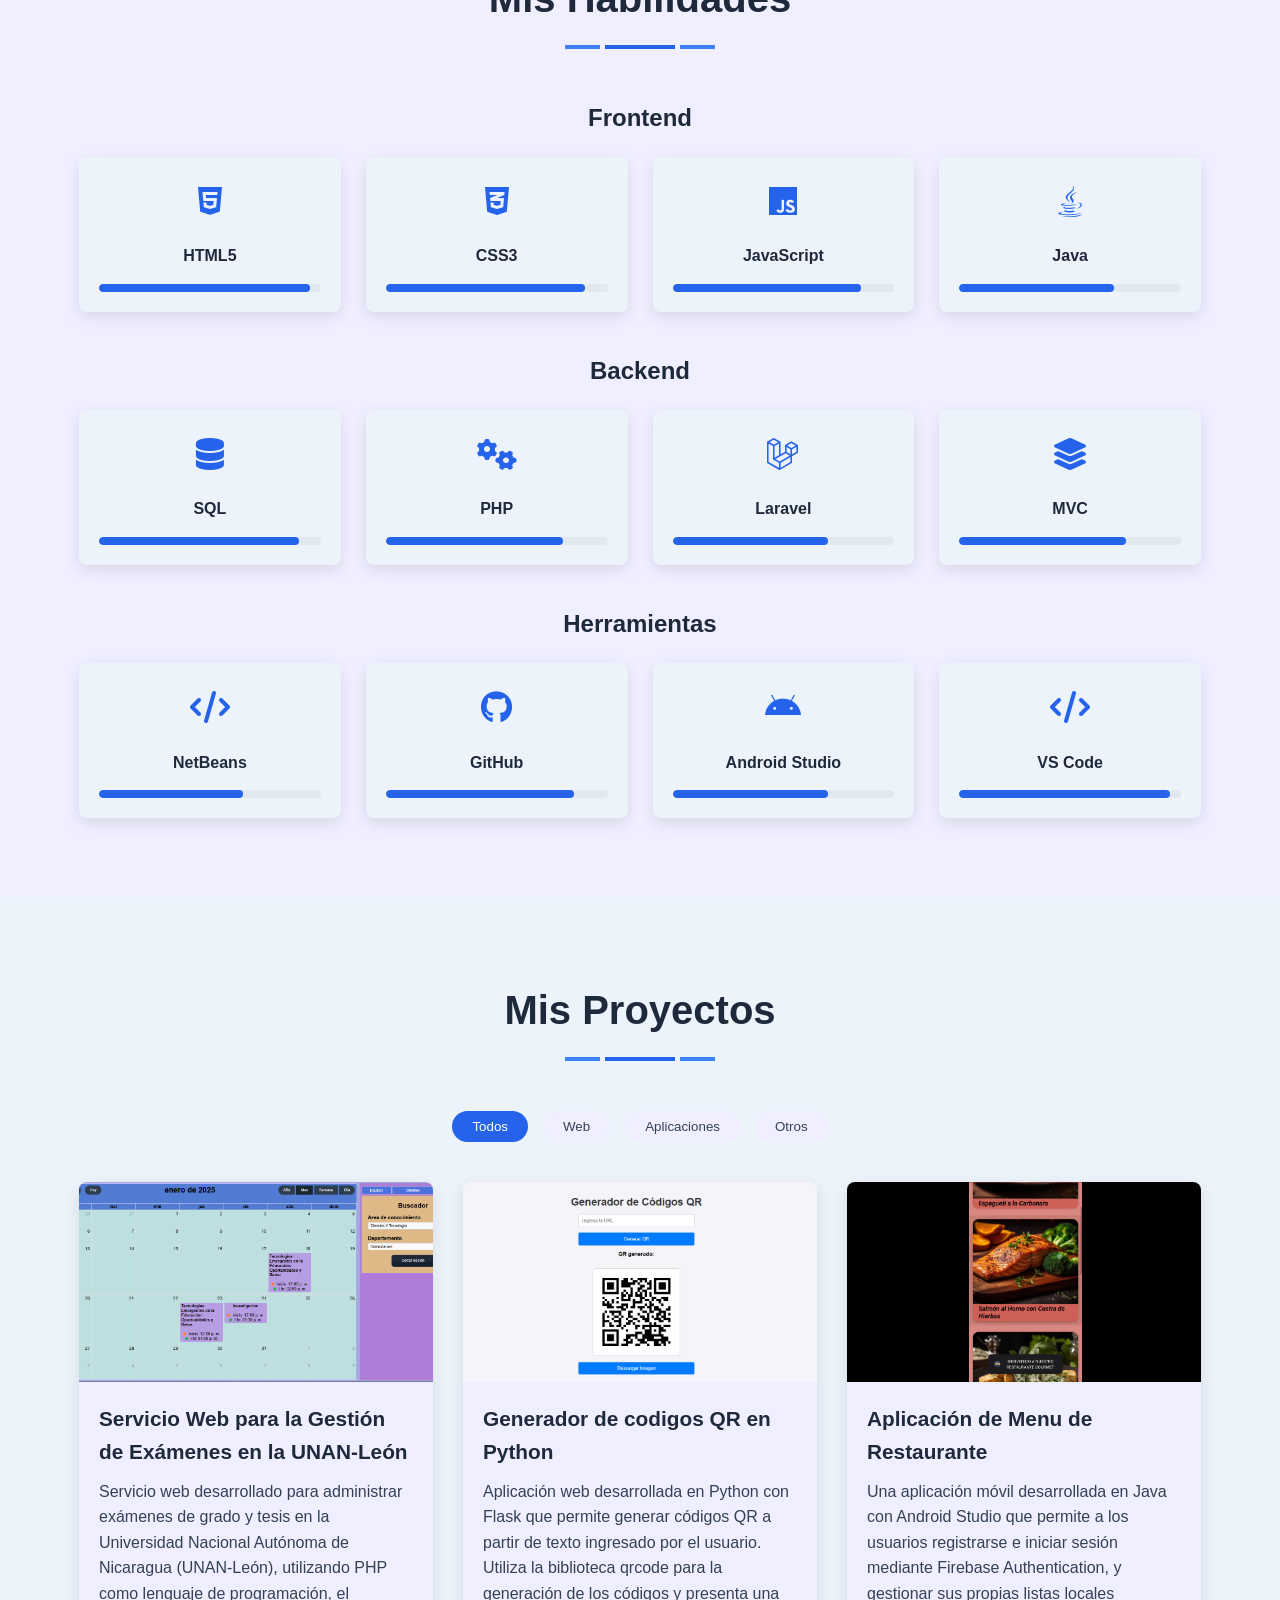
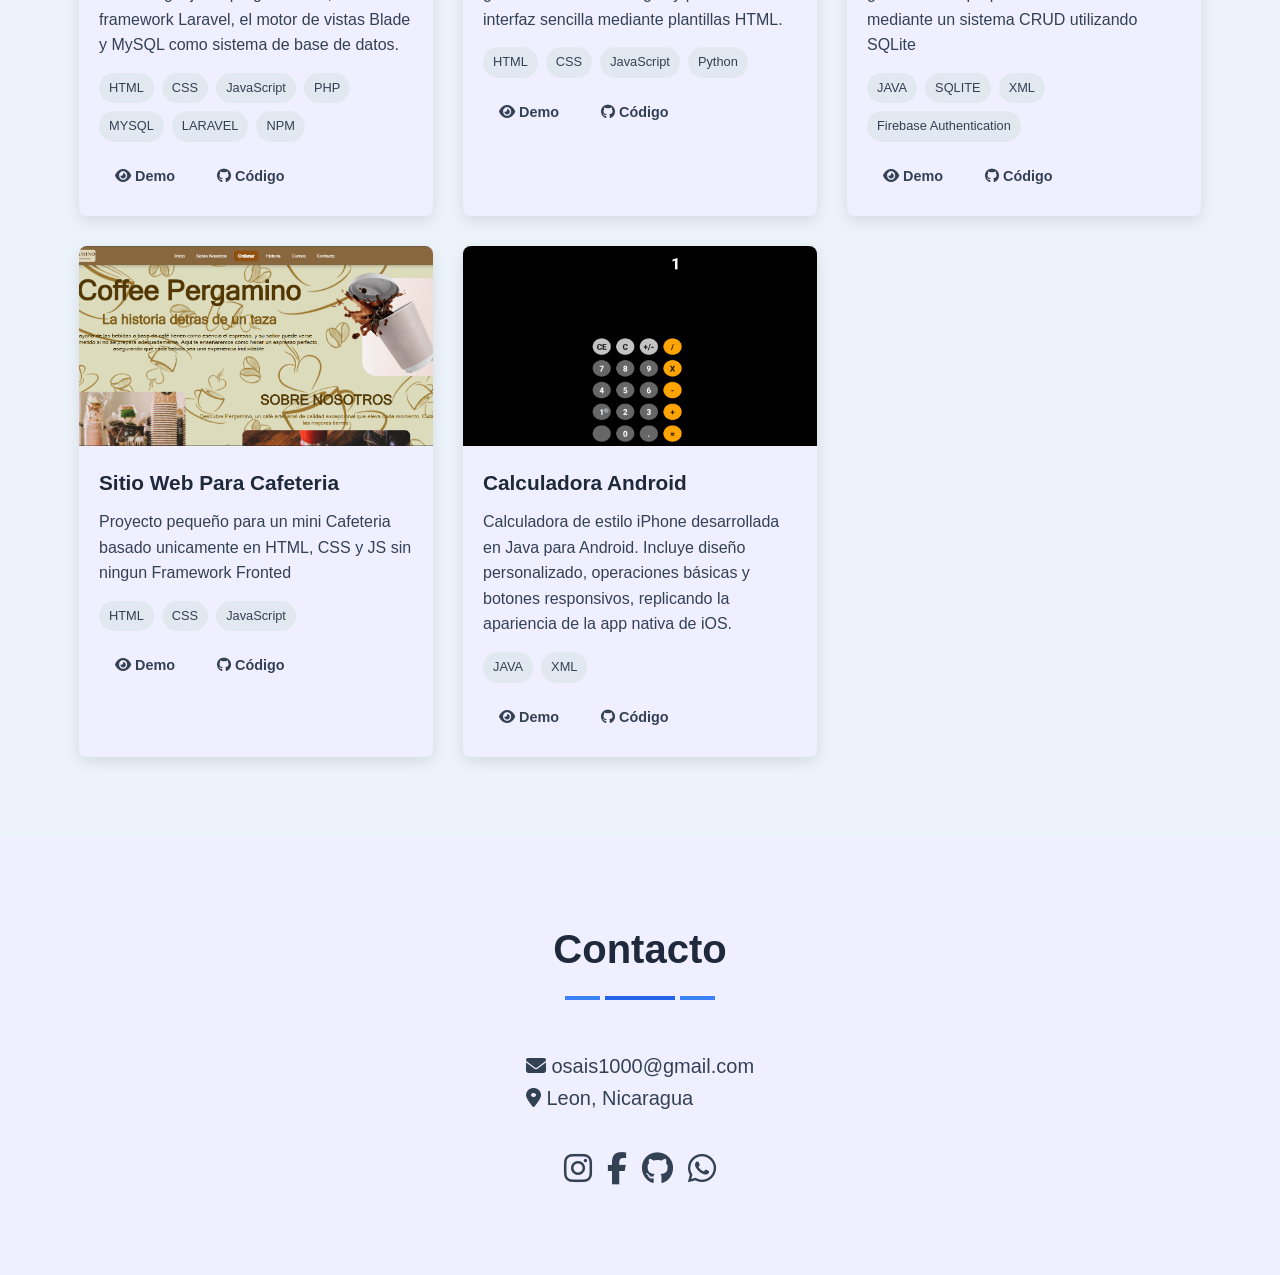
==== commit 093c7812: "Nuevos Cambios" ====
--- a/index.html
+++ b/index.html
@@ -11,10 +11,20 @@
     <!-- Header y Navegación -->
     <header>
         <div class="container">
+
+            <div class="hamburger">
+                <span></span>
+                <span></span>
+                <span></span>
+            </div>
+
             <div class="logo">
                 <h1>Dev <span>Portfolio</span></h1>
             </div>
             <nav>
+                
+
+
                 <ul class="nav-links">
                     <li><a href="#inicio">Inicio</a></li>
                     <li><a href="#sobre-mi">Sobre Mí</a></li>
@@ -22,12 +32,11 @@
                     <li><a href="#proyectos">Proyectos</a></li>
                     <li><a href="#contacto">Contacto</a></li>
                 </ul>
-                <div class="hamburger">
-                    <span></span>
-                    <span></span>
-                    <span></span>
-                </div>
+
+                
+
             </nav>
+
             <button class="theme-toggle">
                 <i class="fas fa-moon"></i>
                 <i class="fas fa-sun"></i>
@@ -44,7 +53,7 @@
                 <p>Transformando ideas en código elegante y funcional</p>
                 <div class="hero-buttons">
                     <a href="#proyectos" class="btn btn-primary">Ver Proyectos</a>
-                    <a href="#contacto" class="btn btn-secondary">Contactarme</a>
+                   <!-- <a href="#contacto" class="btn btn-secondary">Contactarme</a> -->
                 </div>
             </div>
             <div class="hero-image">
--- a/styles.css
+++ b/styles.css
@@ -608,8 +608,10 @@
 }
 
 .contact-content {
-    display: flex;
-    gap: 50px;
+    justify-content: center;
+    flex-direction: column;
+    align-items: center;
+    display: flex;
 }
 
 .contact-info, .contact-form {
@@ -629,6 +631,10 @@
 
 .contact-details {
     margin-bottom: 30px;
+}
+
+.contact-details li{
+    font-size: 20px;
 }
 
 .contact-item {
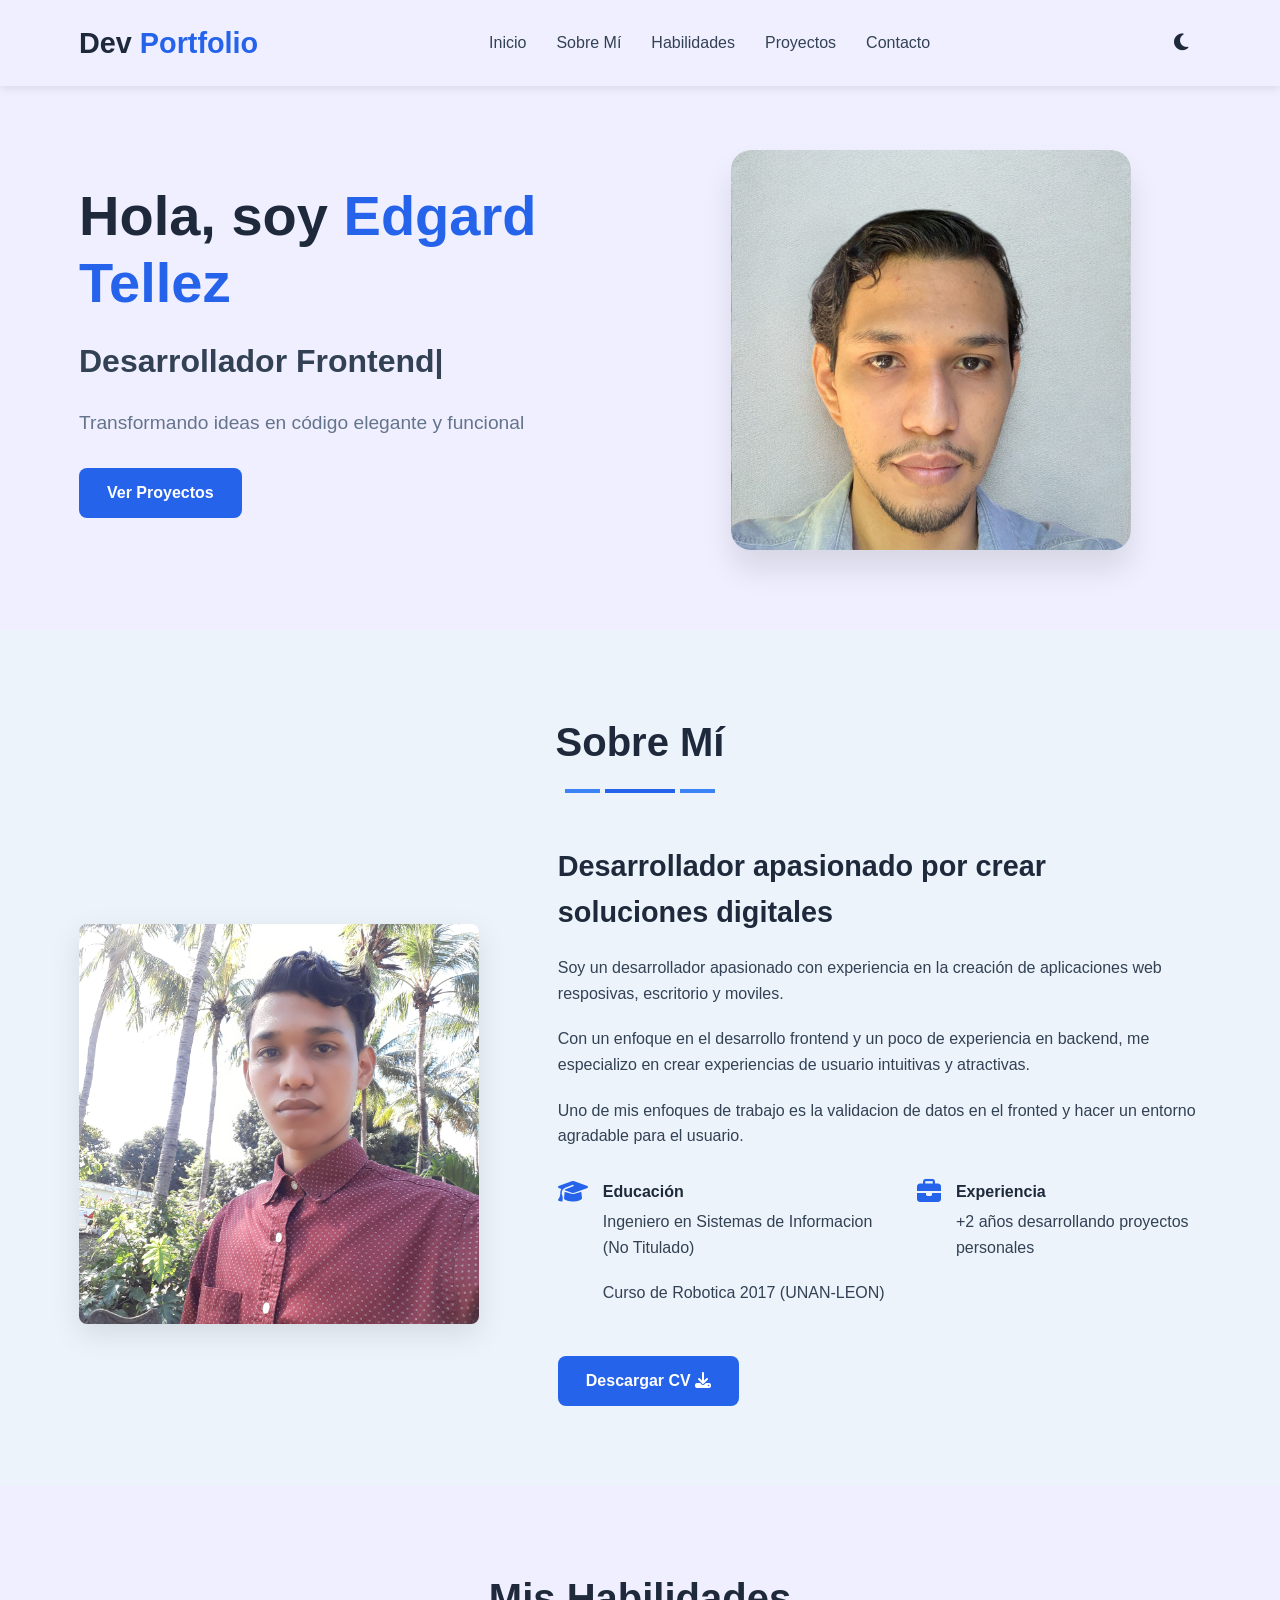
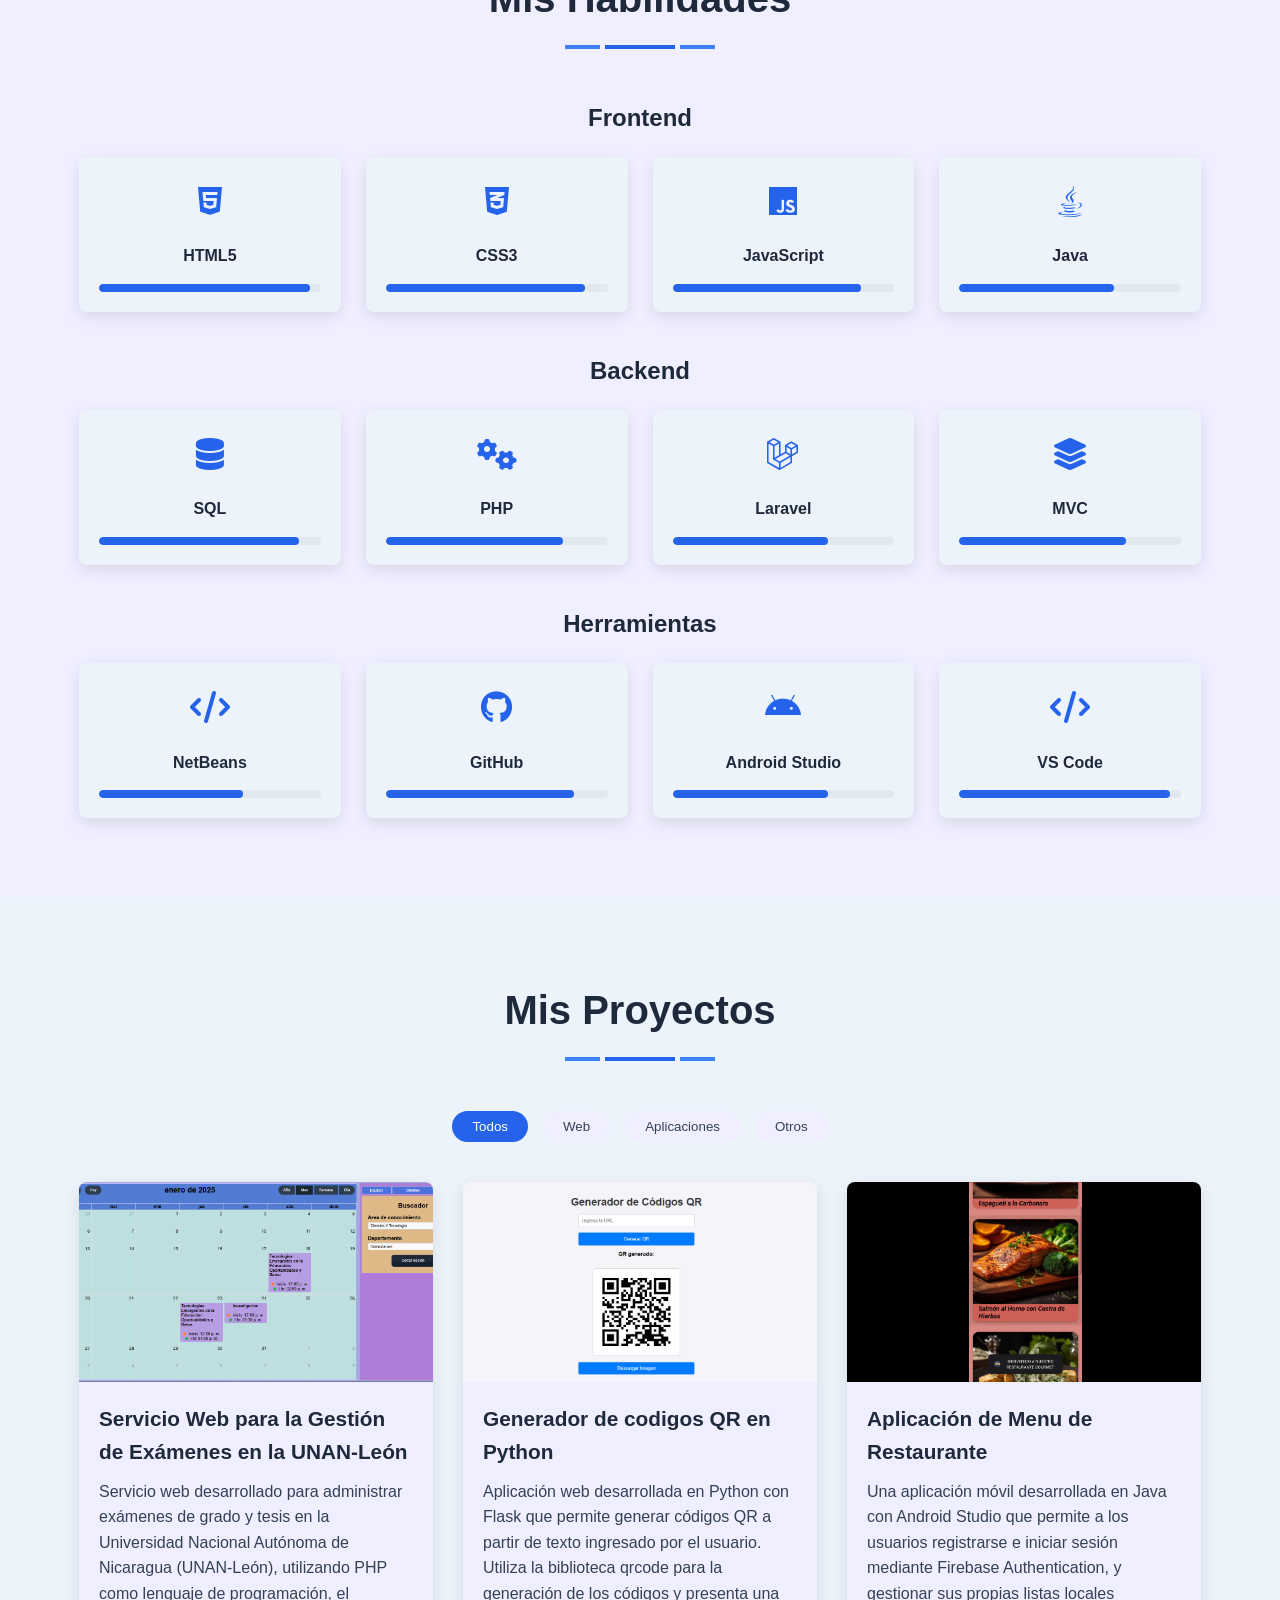
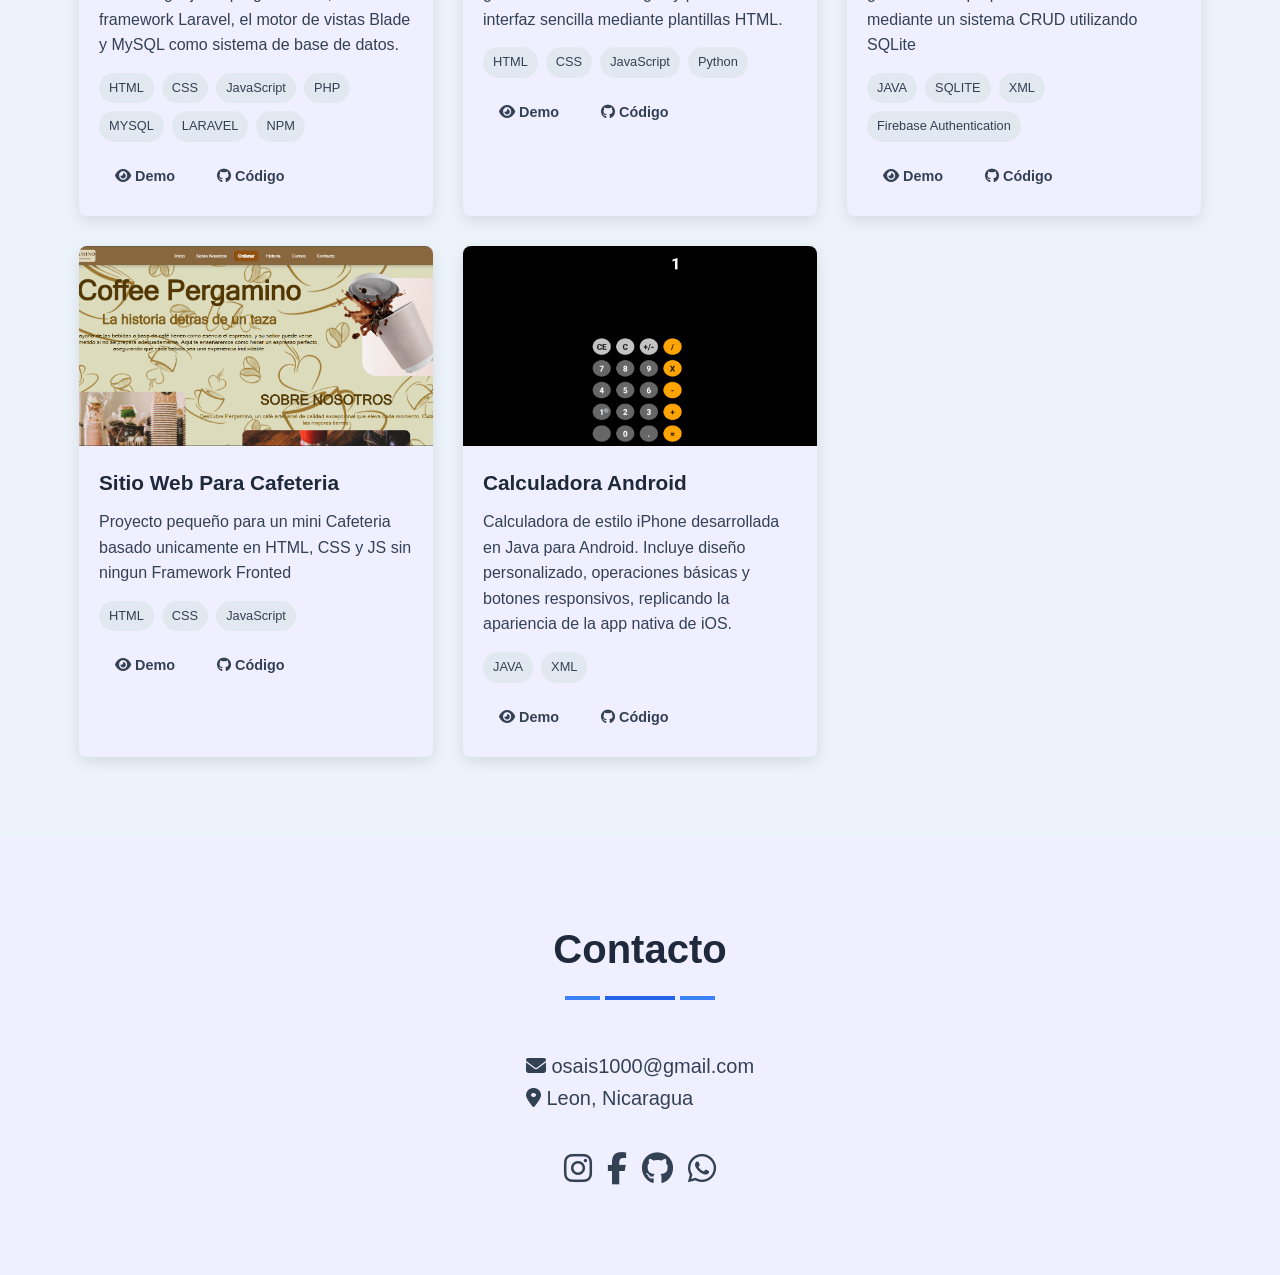
==== commit 484fae87: "Update index.html nueva foto de perfil" ====
--- a/index.html
+++ b/index.html
@@ -58,7 +58,7 @@
             </div>
             <div class="hero-image">
                 <div class="shape"></div>
-                <img src="Foto.JPG" style="height: 400px; width: 400px; object-fit: cover;" alt="Imagen de perfil">
+                <img src="Foto2.jpeg" style="height: 400px; width: 400px; object-fit: cover;" alt="Imagen de perfil">
             </div>
         </div>
     </section>
@@ -424,4 +424,4 @@
 
     <script src="script.js"></script>
 </body>
-</html>+</html>
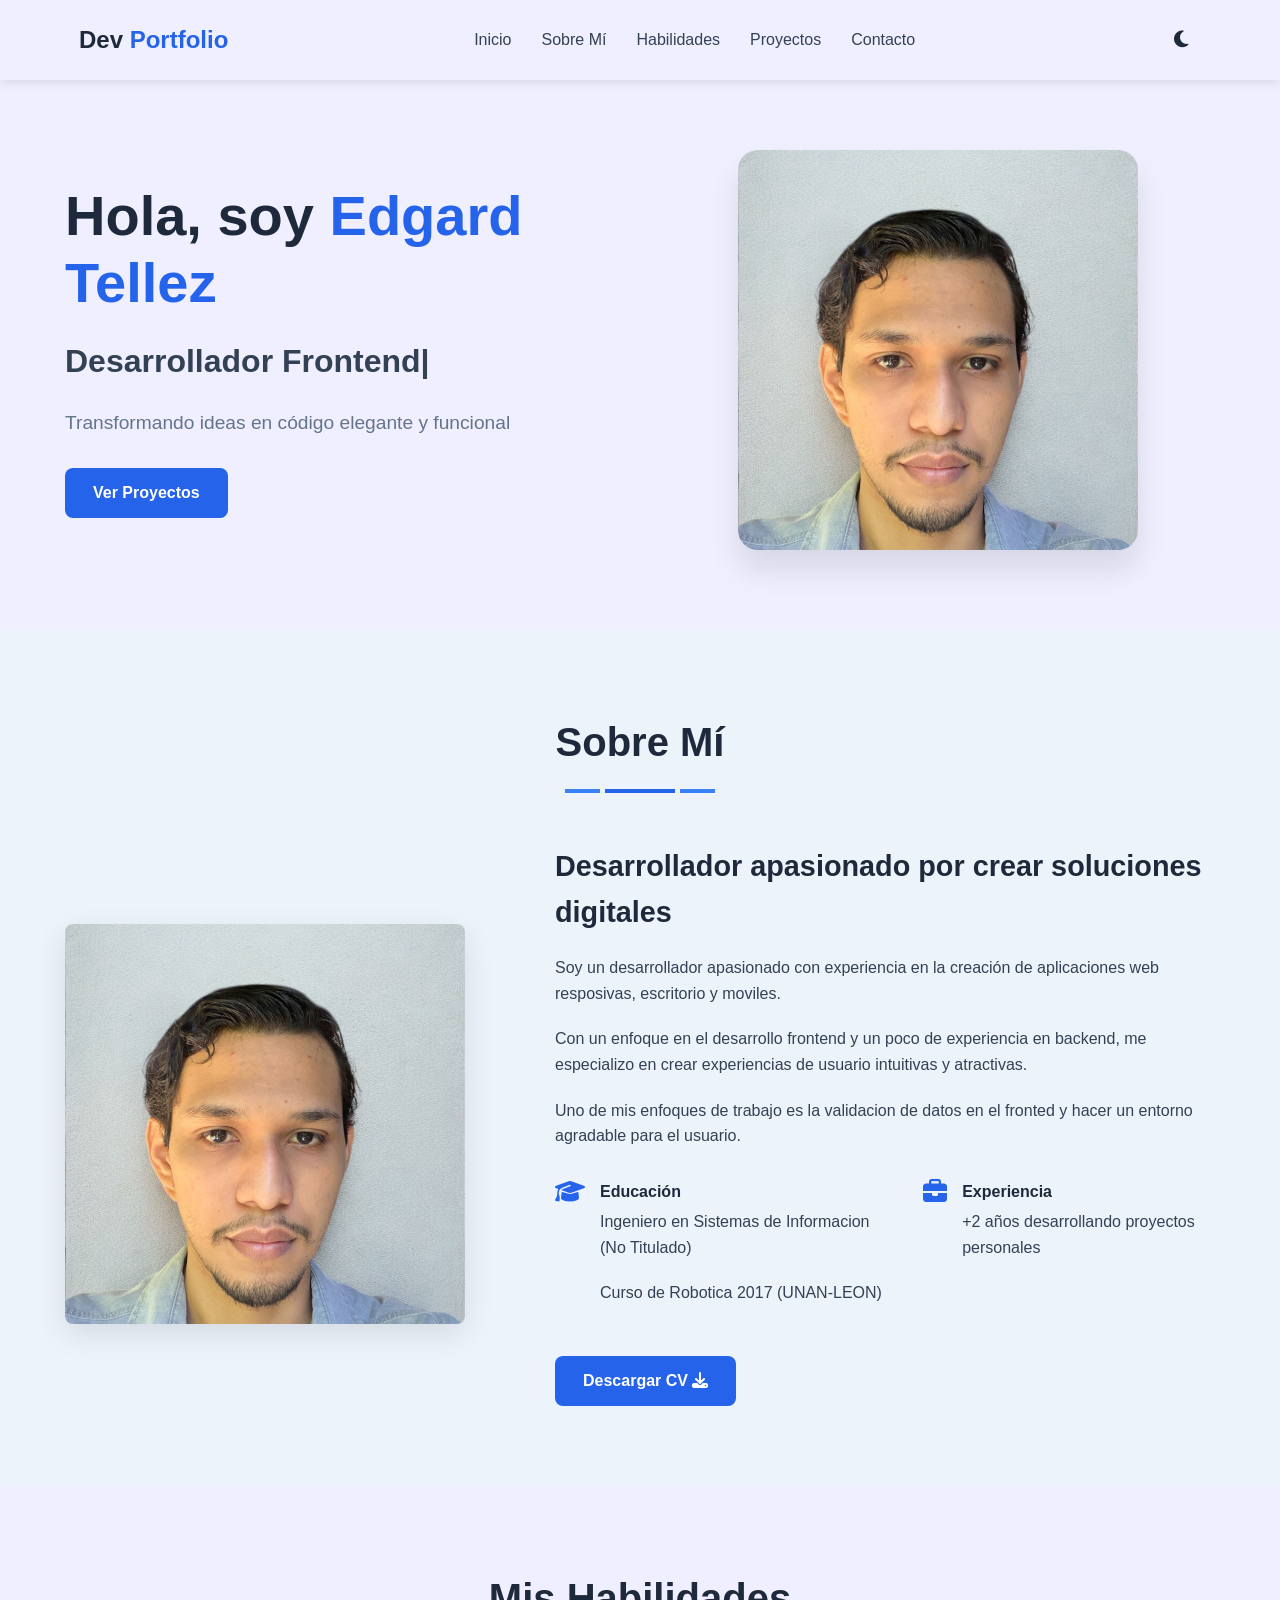
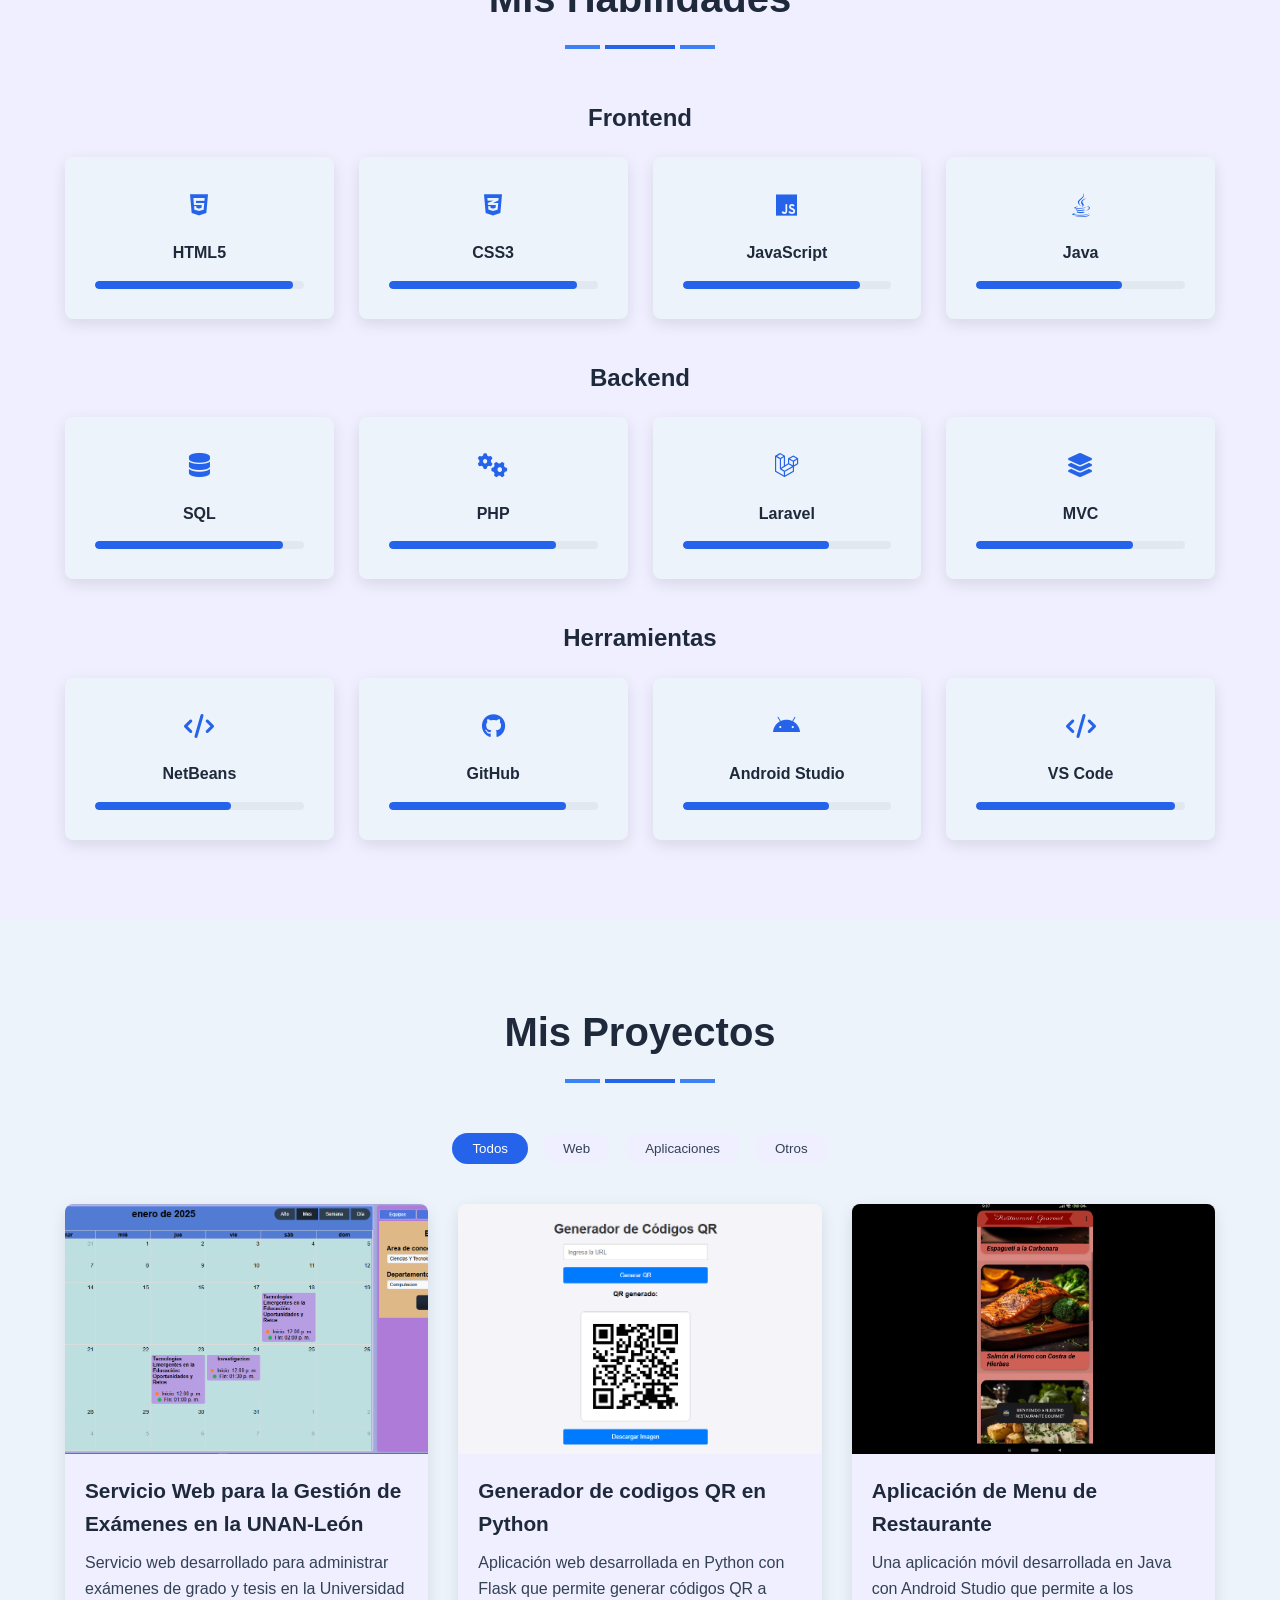
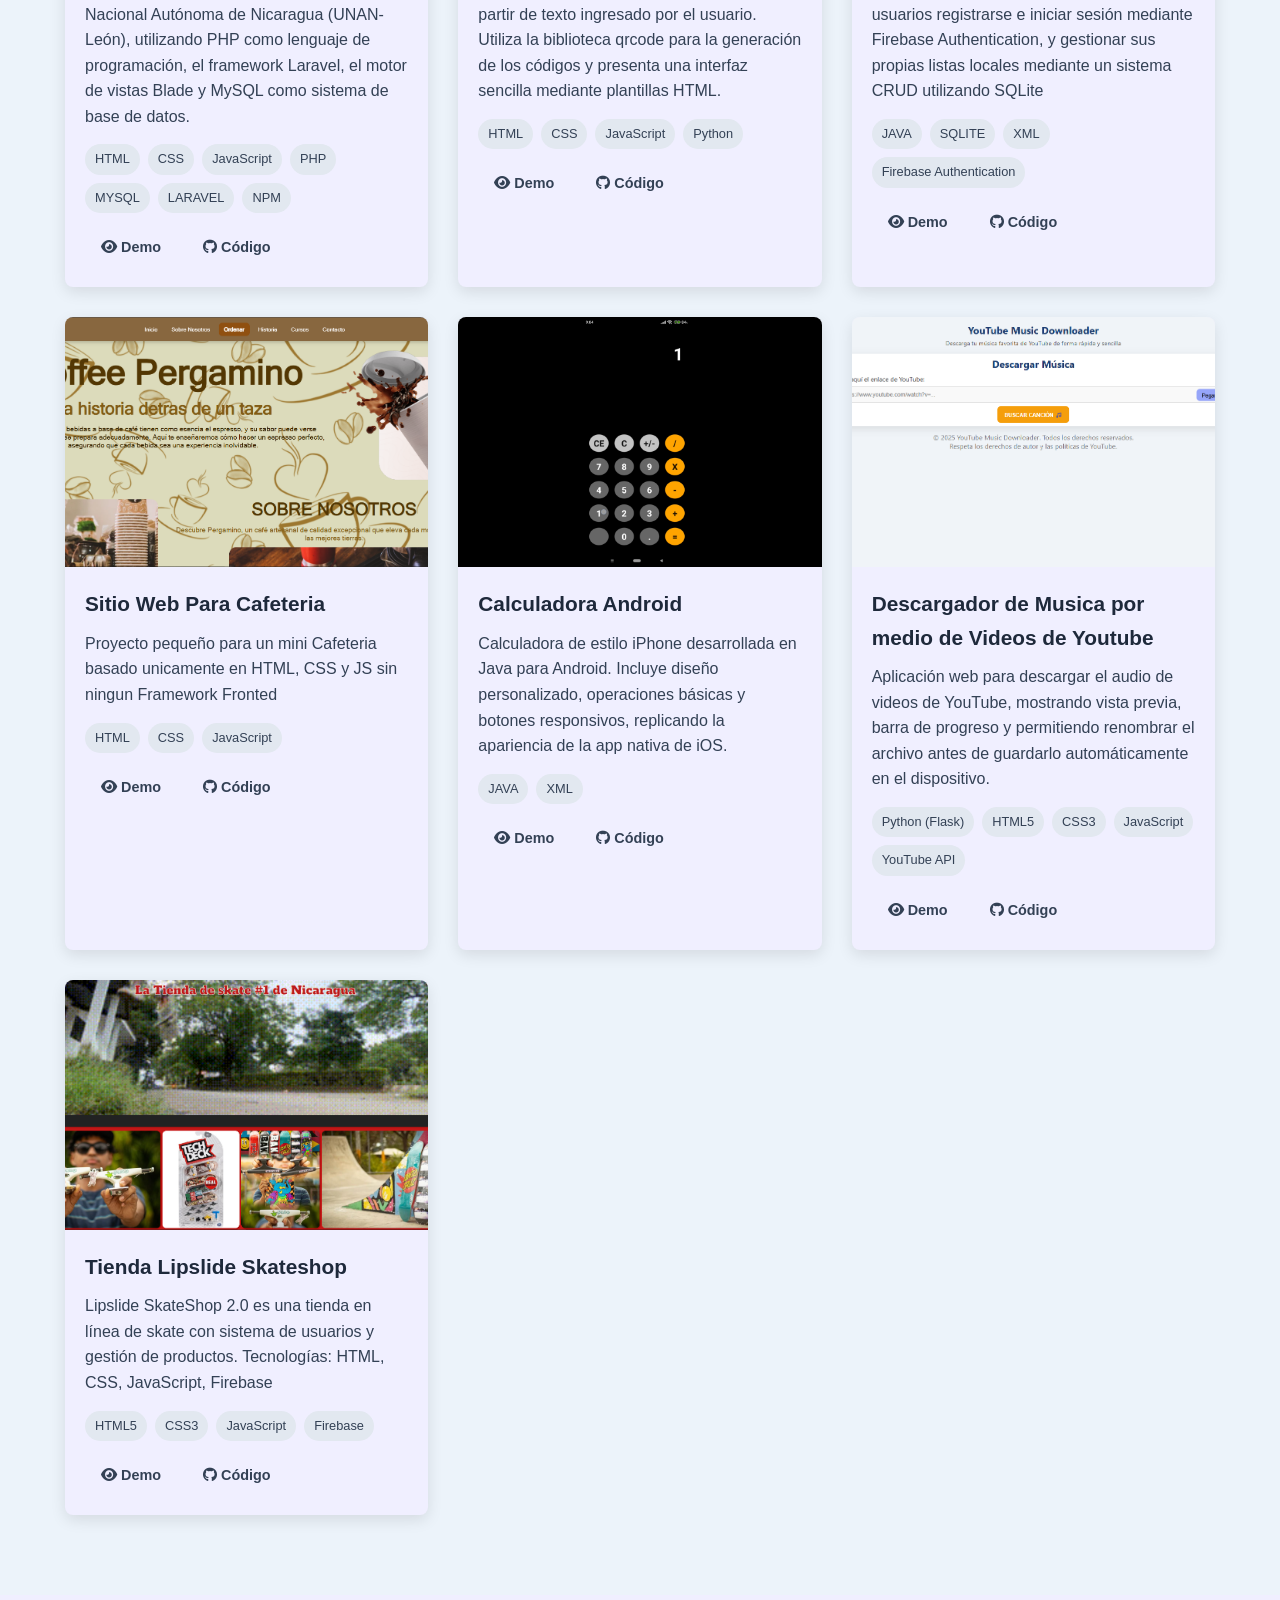
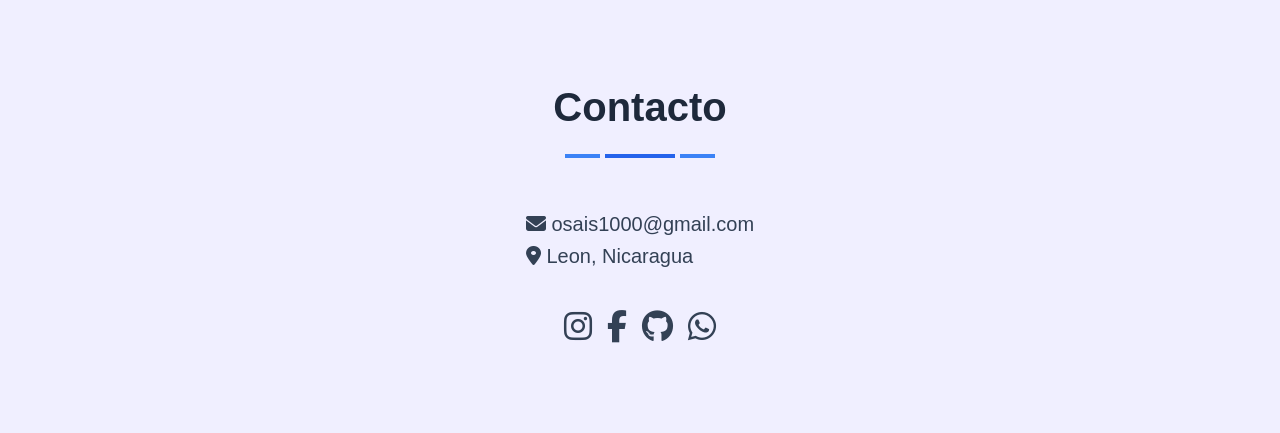
==== commit e5f25f52: "Actualizacion de curriculum" ====
--- a/index.html
+++ b/index.html
@@ -22,8 +22,6 @@
                 <h1>Dev <span>Portfolio</span></h1>
             </div>
             <nav>
-                
-
 
                 <ul class="nav-links">
                     <li><a href="#inicio">Inicio</a></li>
@@ -32,8 +30,6 @@
                     <li><a href="#proyectos">Proyectos</a></li>
                     <li><a href="#contacto">Contacto</a></li>
                 </ul>
-
-                
 
             </nav>
 
@@ -72,7 +68,7 @@
             </div>
             <div class="about-content">
                 <div class="about-image">
-                    <img src="Foto.JPG" style="height: 400px; width: 400px; object-fit: cover;" alt="Imagen de perfil">
+                    <img src="Foto2.jpeg" style="height: 400px; width: 400px; object-fit: cover;" alt="Imagen de perfil">
                 </div>
                 <div class="about-text">
                     <h3>Desarrollador apasionado por crear soluciones digitales</h3>
@@ -379,6 +375,48 @@
                         </div>
                     </div>
                 </div>
+
+                <div class="project-card" data-category="web">
+                    <div class="project-img">
+                        <img src="img/DescargadorYoutube.png" alt="Proyecto 4">
+                    </div>
+                    <div class="project-info">
+                        <h3>Descargador de Musica por medio de Videos de Youtube</h3>
+                        <p>Aplicación web para descargar el audio de videos de YouTube, mostrando vista previa, barra de progreso y permitiendo renombrar el archivo antes de guardarlo automáticamente en el dispositivo.</p>
+                        <div class="project-tech">
+                            <span>Python (Flask)</span>
+                            <span>HTML5</span>
+                            <span>CSS3</span>
+                            <span>JavaScript</span>
+                            <span>YouTube API</span>
+                        </div>
+                        <div class="project-links">
+                            <a href="https://www.youtube.com/watch?v=G7lsgYuBqY8" class="btn btn-sm"><i class="fas fa-eye"></i> Demo</a>
+                            <a href="https://github.com/EdgardSk8/Descargador-de-Canciones-de-Youtube.git" class="btn btn-sm"><i class="fab fa-github"></i> Código</a>
+                        </div>
+                    </div>
+                </div>
+
+                <div class="project-card" data-category="web">
+                    <div class="project-img">
+                        <img src="img/Lipslideskateshopweb.png" alt="Proyecto 4">
+                    </div>
+                    <div class="project-info">
+                        <h3>Tienda Lipslide Skateshop</h3>
+                        <p>Lipslide SkateShop 2.0 es una tienda en línea de skate con sistema de usuarios y gestión de productos. Tecnologías: HTML, CSS, JavaScript, Firebase</p>
+                        <div class="project-tech">
+                            <span>HTML5</span>
+                            <span>CSS3</span>
+                            <span>JavaScript</span>
+                            <span>Firebase</span>
+                        </div>
+                        <div class="project-links">
+                            <a href="https://lipslide-skateshop.web.app/" class="btn btn-sm"><i class="fas fa-eye"></i> Demo</a>
+                            <a href="https://github.com/EdgardSk8/Lipslide-SkateShop-2.0.git" class="btn btn-sm"><i class="fab fa-github"></i> Código</a>
+                        </div>
+                    </div>
+                </div>
+
             </div>
         </div>
     </section>
--- a/styles.css
+++ b/styles.css
@@ -67,7 +67,7 @@
     width: 90%;
     max-width: 1200px;
     margin: 0 auto;
-    padding: 0 15px;
+    padding: 0 1px;
 }
 
 .section-header {
@@ -174,7 +174,7 @@
 }
 
 .logo h1 {
-    font-size: 1.8rem;
+    font-size: 1.5rem;
     font-weight: 700;
     color: var(--dark-color);
 }
@@ -447,7 +447,7 @@
 
 .skill-item {
     background-color: var(--light-color);
-    padding: 20px;
+    padding: 30px;
     border-radius: var(--border-radius);
     box-shadow: 0 5px 15px var(--shadow-color);
     transition: var(--transition);
@@ -461,7 +461,7 @@
 }
 
 .skill-icon {
-    font-size: 2rem;
+    font-size: 1.5rem;
     color: var(--primary-color);
     margin-bottom: 15px;
     text-align: center;
@@ -538,7 +538,7 @@
 
 .project-img {
     overflow: hidden;
-    height: 200px;
+    height: 250px;
 }
 
 .project-img img {
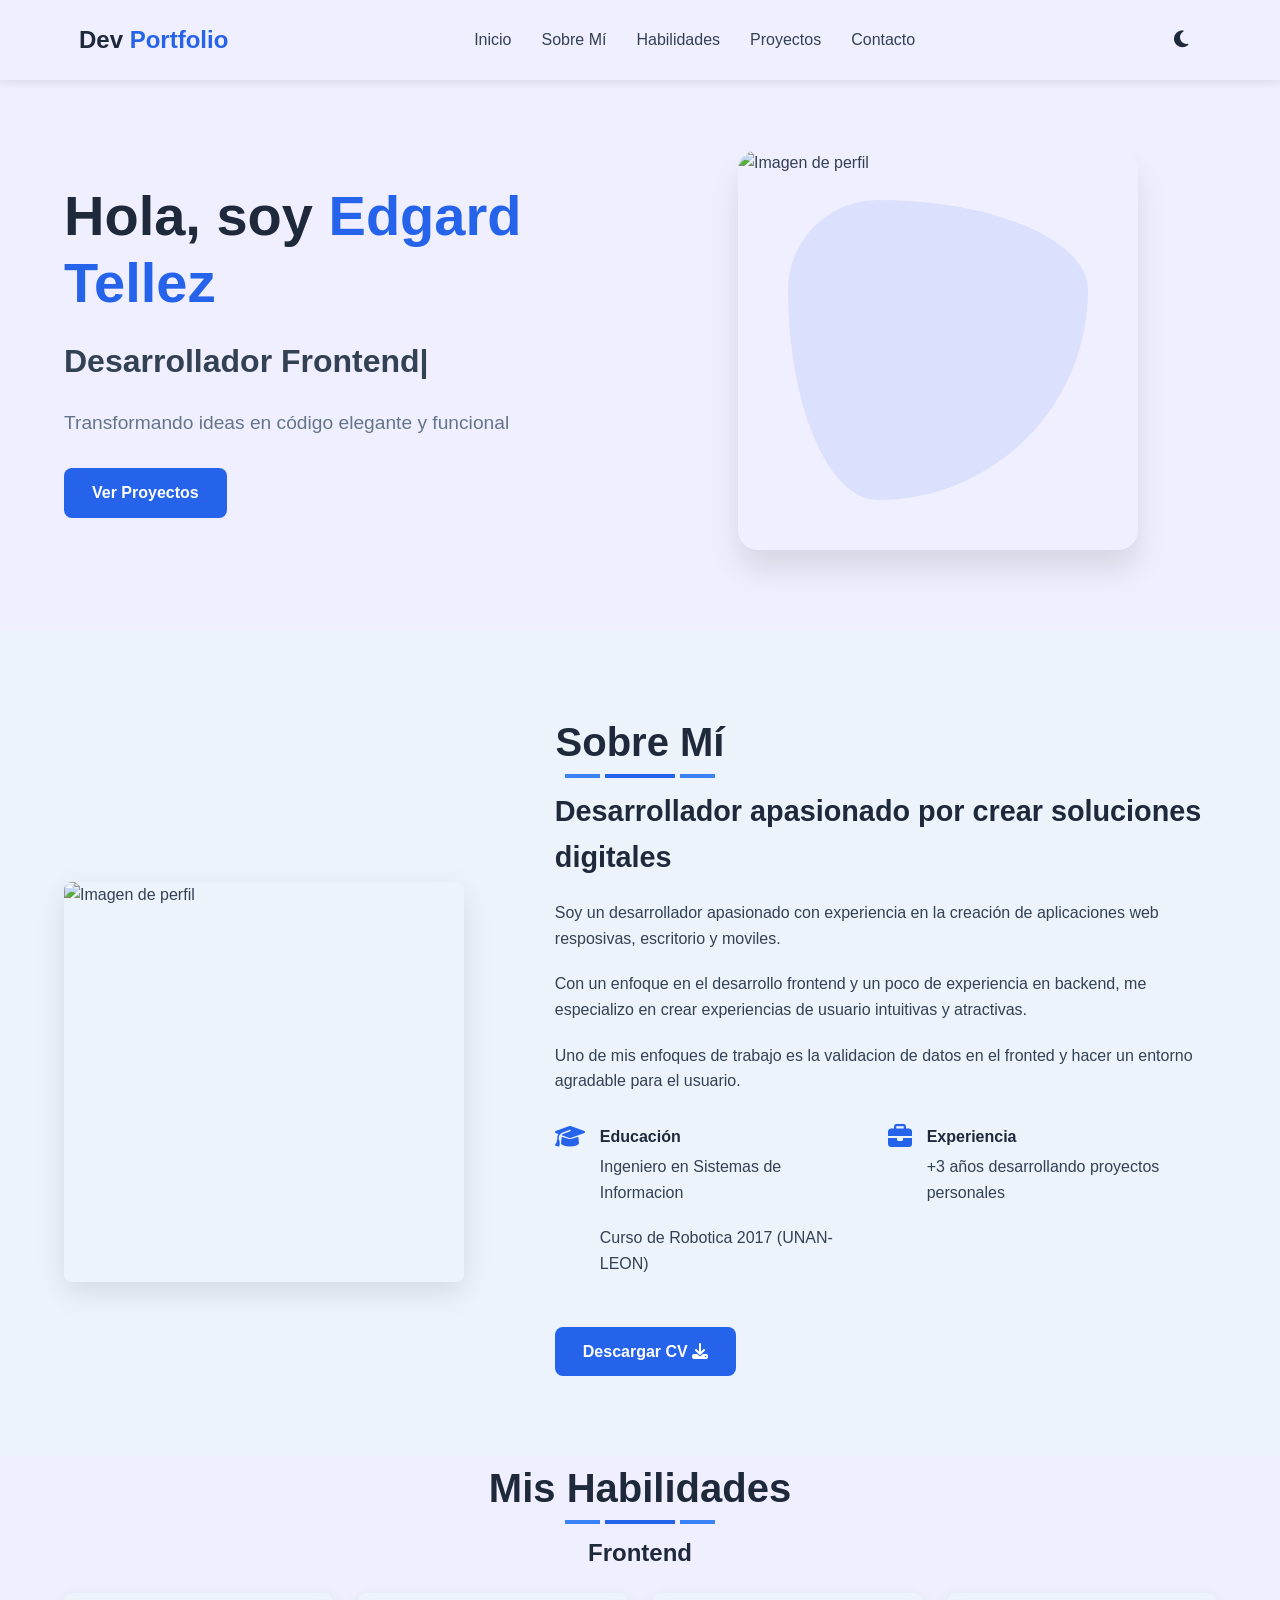
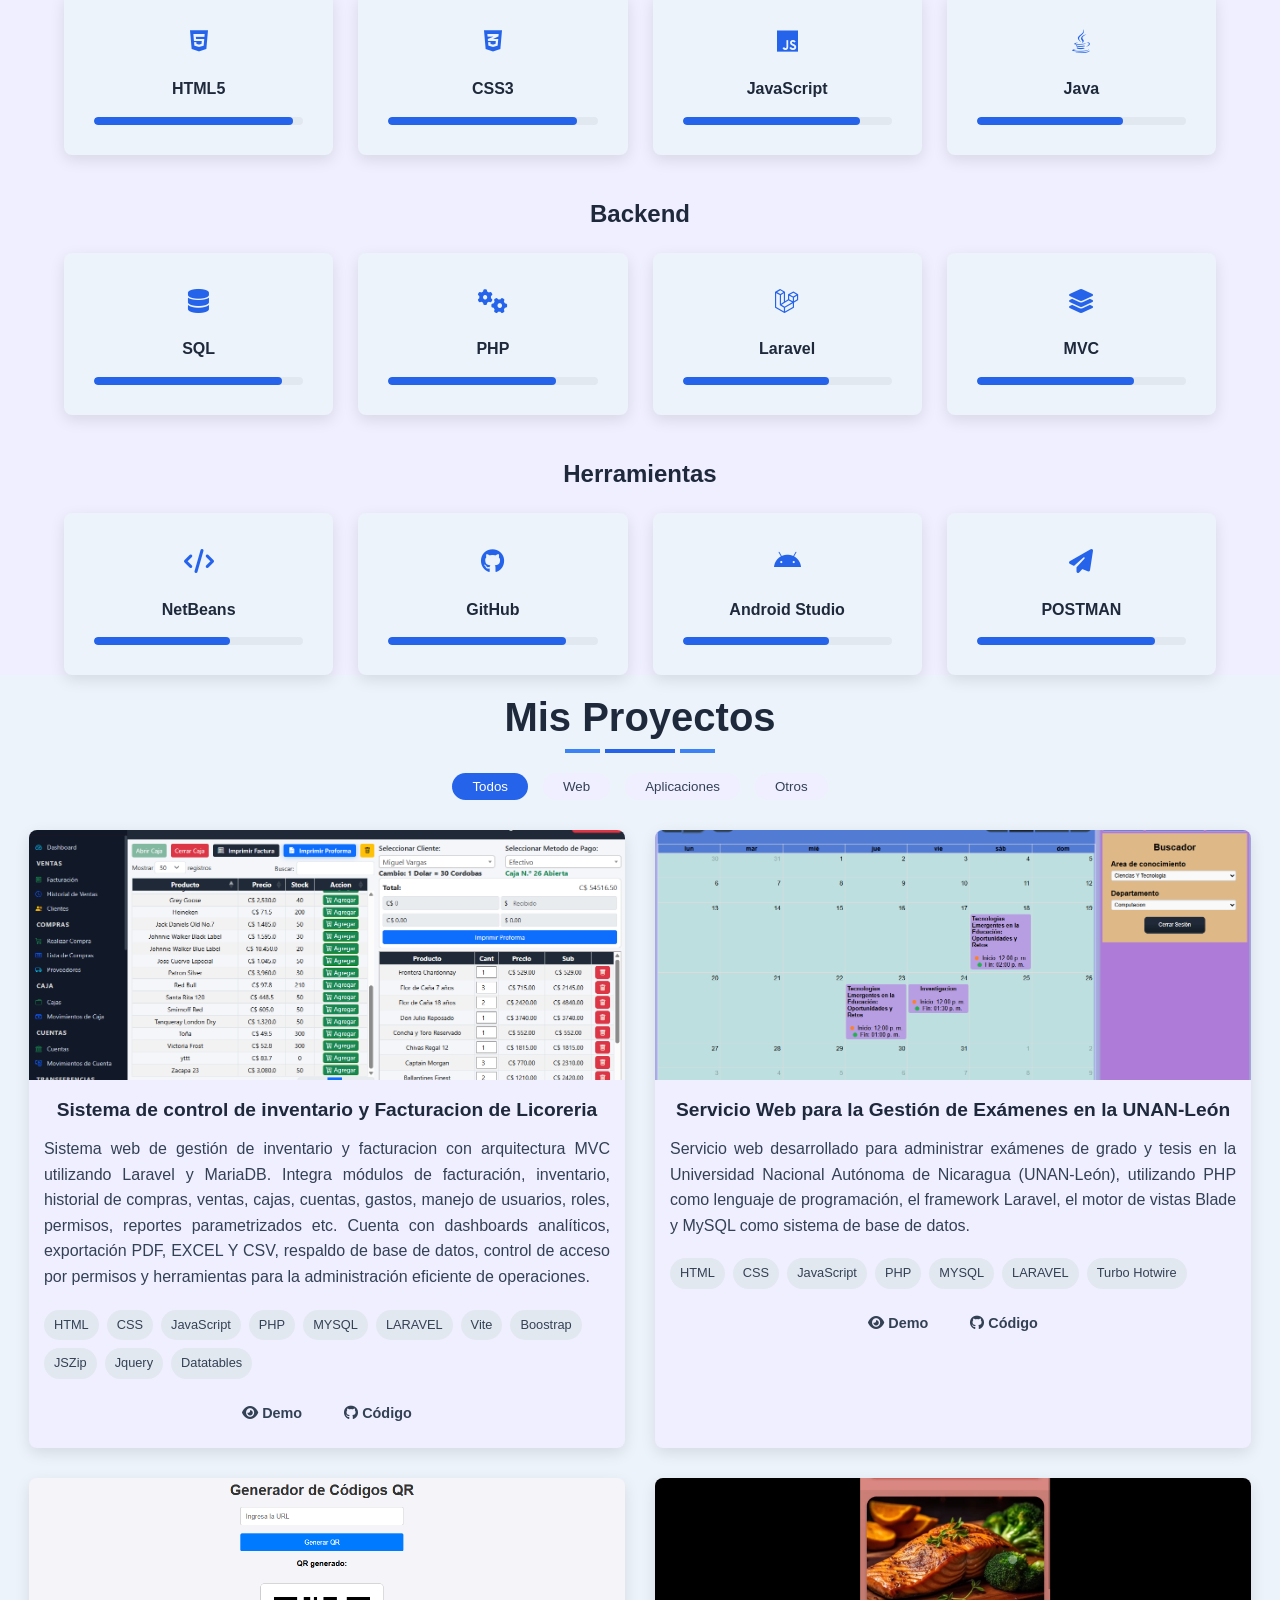
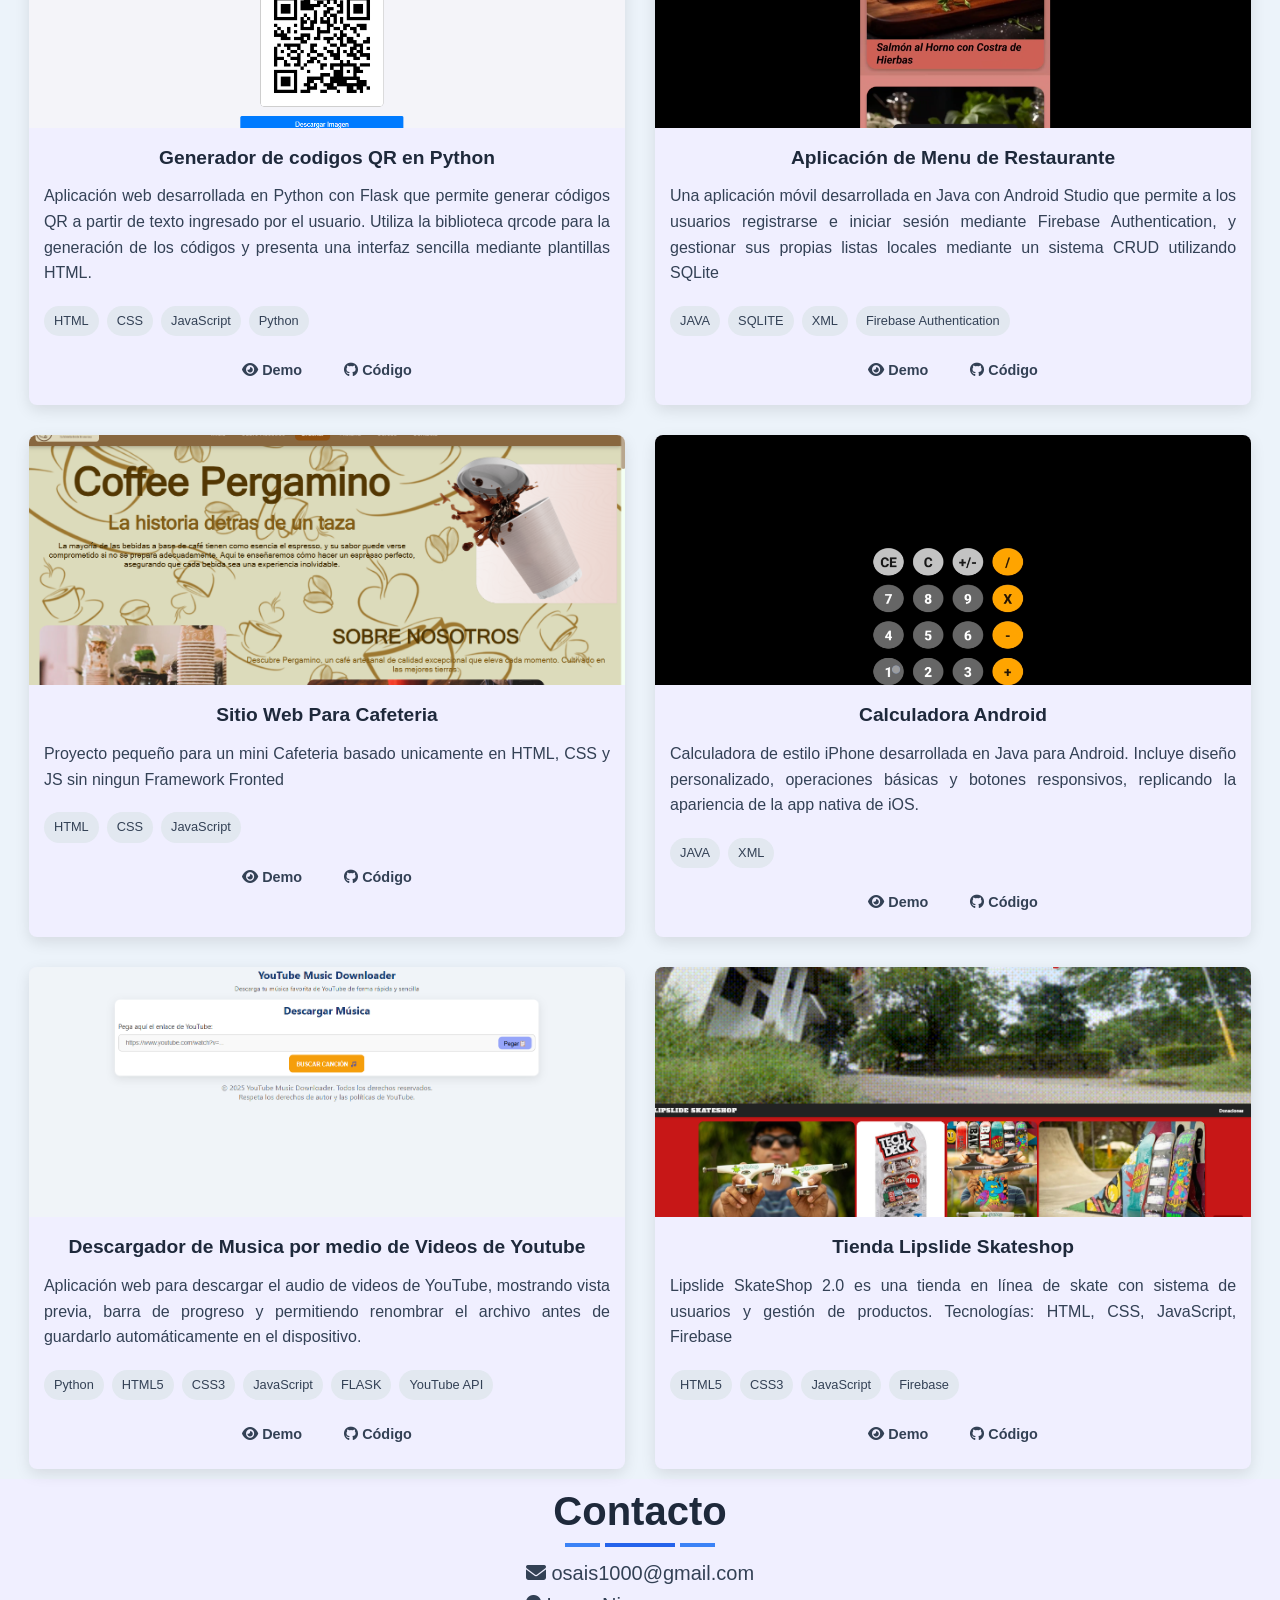
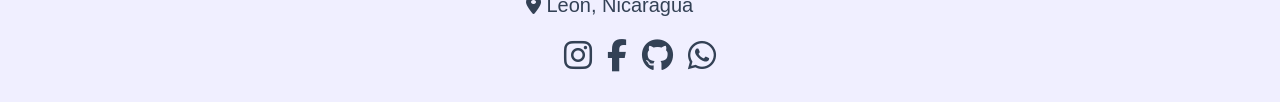
==== commit 6b0c160a: "Actualizacion de portafolio" ====
--- a/index.html
+++ b/index.html
@@ -7,20 +7,21 @@
     <link rel="stylesheet" href="styles.css">
     <link rel="stylesheet" href="https://cdnjs.cloudflare.com/ajax/libs/font-awesome/6.4.0/css/all.min.css">
 </head>
+
+<!-- Abrir global: py -m http.server 8000 (entrar con  tu ip: http://192.168.18.7:8000/ ) -->
+
 <body>
+
     <!-- Header y Navegación -->
+
     <header>
+
         <div class="container">
 
-            <div class="hamburger">
-                <span></span>
-                <span></span>
-                <span></span>
-            </div>
-
-            <div class="logo">
-                <h1>Dev <span>Portfolio</span></h1>
-            </div>
+            <div class="hamburger"> <span></span><span></span><span></span> </div>
+
+            <div class="logo"> <h1>Dev <span>Portfolio</span></h1> </div>
+
             <nav>
 
                 <ul class="nav-links">
@@ -33,245 +34,230 @@
 
             </nav>
 
-            <button class="theme-toggle">
-                <i class="fas fa-moon"></i>
-                <i class="fas fa-sun"></i>
-            </button>
+            <button class="theme-toggle"> <i class="fas fa-moon"></i> <i class="fas fa-sun"></i> </button>
         </div>
     </header>
 
     <!-- Sección Hero -->
     <section id="inicio" class="hero">
+
         <div class="container">
+
             <div class="hero-content">
+
                 <h1>Hola, soy <span class="highlight">Edgard Tellez</span></h1>
                 <h2>Desarrollador <span class="typed-text"></span></h2>
                 <p>Transformando ideas en código elegante y funcional</p>
-                <div class="hero-buttons">
-                    <a href="#proyectos" class="btn btn-primary">Ver Proyectos</a>
-                   <!-- <a href="#contacto" class="btn btn-secondary">Contactarme</a> -->
-                </div>
-            </div>
-            <div class="hero-image">
-                <div class="shape"></div>
-                <img src="Foto2.jpeg" style="height: 400px; width: 400px; object-fit: cover;" alt="Imagen de perfil">
-            </div>
-        </div>
+
+                <div class="hero-buttons"><a href="#proyectos" class="btn btn-primary">Ver Proyectos</a> </div>
+
+            </div>
+
+            <div class="hero-image"> <div class="shape"></div>
+                <img src="Foto3.png" style="height: 400px; width: 400px; object-fit: cover;" alt="Imagen de perfil">
+            </div>
+
+        </div>
+
     </section>
 
     <!-- Sección Sobre Mí -->
     <section id="sobre-mi" class="about">
-        <div class="container">
-            <div class="section-header">
-                <h2>Sobre Mí</h2>
-                <div class="underline"></div>
-            </div>
+
+        <div class="container" >
+
+            <div class="section-header"> <h2>Sobre Mí</h2> <div class="underline"></div> </div>
+
             <div class="about-content">
-                <div class="about-image">
-                    <img src="Foto2.jpeg" style="height: 400px; width: 400px; object-fit: cover;" alt="Imagen de perfil">
-                </div>
+
+                <div class="about-image"> <img src="Foto3.png" style="height: 400px; width: 400px; object-fit: cover;" alt="Imagen de perfil"> </div>
+                
                 <div class="about-text">
+                    
                     <h3>Desarrollador apasionado por crear soluciones digitales</h3>
                     <p>Soy un desarrollador apasionado con experiencia en la creación de aplicaciones web resposivas, escritorio y moviles.</p>
                     <p>Con un enfoque en el desarrollo frontend y un poco de experiencia en backend, me especializo en crear experiencias de usuario intuitivas y atractivas.</p>
                     <p>Uno de mis enfoques de trabajo es la validacion de datos en el fronted y hacer un entorno agradable para el usuario.</p>
+                    
                     <div class="about-details">
+
                         <div class="detail">
+                            
                             <i class="fas fa-graduation-cap"></i>
-                            <div>
-                                <h4>Educación</h4>
-                                <p>Ingeniero en Sistemas de Informacion (No Titulado)</p>
-                                <p>Curso de Robotica 2017 (UNAN-LEON)</p>
-                            </div>
-                        </div>
+                            <div> <h4>Educación</h4> <p>Ingeniero en Sistemas de Informacion</p> <p>Curso de Robotica 2017 (UNAN-LEON)</p> </div>
+                        
+                        </div>
+
                         <div class="detail">
+
                             <i class="fas fa-briefcase"></i>
-                            <div>
-                                <h4>Experiencia</h4>
-                                <p>+2 años desarrollando proyectos personales</p>
-                            </div>
-                        </div>
-                    </div>
-                    <a href="#" class="btn btn-primary" id="download-cv">Descargar CV <i class="fas fa-download"></i></a>
-                </div>
-            </div>
-        </div>
+                            
+                            <div> <h4>Experiencia</h4> <p>+3 años desarrollando proyectos personales</p> </div>
+
+                        </div>
+
+                    </div>
+
+                    <a class="btn btn-primary" id="download-cv">Descargar CV <i class="fas fa-download"></i></a>
+
+                </div>
+
+            </div>
+
+        </div>
+
     </section>
 
     <!-- Sección Habilidades -->
     <section id="habilidades" class="skills">
+
         <div class="container">
-            <div class="section-header">
-                <h2>Mis Habilidades</h2>
-                <div class="underline"></div>
-            </div>
-
-            <div class="skills-container">
-                <div class="skill-category"> <!-- Div para Separar filas -->
-
-                    <h3>Frontend</h3>
-
-                    <div class="skills-grid"> <!-- Div para Separar contenedores -->
-
-                        <div class="skill-item"> <!-- Div de cada contenedor -->
-                            <div class="skill-icon"><i class="fab fa-html5"></i></div>
-                            <h4>HTML5</h4>
-
-                            <div class="skill-bar">
-                                <div class="skill-progress" style="width: 95%"></div>
-                            </div>
-
-                        </div>
-
-                        <div class="skill-item"> <!-- Div de cada contenedor -->
-                            <div class="skill-icon"><i class="fab fa-css3-alt"></i></div>
-                            <h4>CSS3</h4>
-
-                            <div class="skill-bar">
-                                <div class="skill-progress" style="width: 90%"></div>
-                            </div>
-
-                        </div>
-
-                        <div class="skill-item"> <!-- Div de cada contenedor -->
-                            <div class="skill-icon"><i class="fab fa-js"></i></div>
-                            <h4>JavaScript</h4>
-
-                            <div class="skill-bar">
-                                <div class="skill-progress" style="width: 85%"></div>
-                            </div>
-
-                        </div>
-
-                        <div class="skill-item"> <!-- Div de cada contenedor -->
-                            <div class="skill-icon"><i class="fab fa-java"></i></div>
-                            <h4>Java</h4>
+
+            <div class="section-header"> <h2>Mis Habilidades</h2> <div class="underline"></div> </div>
+
+                <div class="skills-container">
+
+                    <div class="skill-category"> <!-- Div para Separar filas -->
+
+                        <h3>Frontend</h3>
+
+                        <div class="skills-grid"> <!-- Div para Separar contenedores -->
+
+                            <div class="skill-item">
+                                <div class="skill-icon"><i class="fab fa-html5"></i></div> <h4>HTML5</h4>
+                                <div class="skill-bar"> <div class="skill-progress" style="width: 95%"></div> </div>
+                            </div>
+
+                            <div class="skill-item">
+                                <div class="skill-icon"><i class="fab fa-css3-alt"></i></div> <h4>CSS3</h4>
+                                <div class="skill-bar"> <div class="skill-progress" style="width: 90%"></div> </div>
+                            </div>
+
+                            <div class="skill-item">
+                                <div class="skill-icon"><i class="fab fa-js"></i></div> <h4>JavaScript</h4>
+                                <div class="skill-bar"> <div class="skill-progress" style="width: 85%"></div> </div>
+                            </div>
+
+                            <div class="skill-item">
+                                <div class="skill-icon"><i class="fab fa-java"></i></div> <h4>Java</h4>
+                                <div class="skill-bar"> <div class="skill-progress" style="width: 70%"></div> </div>
+                            </div>
+                            
+                        </div>
+
+                    </div>
+
+                    <div class="skill-category"> <!-- Div para Separar filas -->
+
+                        <h3>Backend</h3>
+
+                        <div class="skills-grid"> <!-- Div para Separar contenedores -->
+
+                            <div class="skill-item">
+                                <div class="skill-icon"><i class="fas fa-database"></i></div> <h4>SQL</h4>
+                                <div class="skill-bar"> <div class="skill-progress" style="width: 90%"></div> </div>
+                            </div>
+
+                            <div class="skill-item">
+                                <div class="skill-icon"><i class="fas fa-cogs"></i></div> <h4>PHP</h4>
+                                <div class="skill-bar"> <div class="skill-progress" style="width: 80%"></div> </div>
+                            </div>
+
+                            <div class="skill-item">
+                                <div class="skill-icon"><i class="fab fa-laravel"></i></div> <h4>Laravel</h4>
+                                <div class="skill-bar"> <div class="skill-progress" style="width: 70%"></div> </div>
+                            </div>
+
+                            <div class="skill-item">
+                                <div class="skill-icon"><i class="fas fa-layer-group"></i></div> <h4>MVC</h4>
+                                <div class="skill-bar"> <div class="skill-progress" style="width: 75%"></div> </div>
+                            </div>
+                            
+                        </div>
+
+                    </div>
+
+                    <div class="skill-category"> <!-- Div para Separar filas -->
+
+                        <h3>Herramientas</h3>
+
+                        <div class="skills-grid"> <!-- Div para Separar contenedores -->
+
+                            <div class="skill-item"> <!-- Div de cada contenedor -->
+                                <div class="skill-icon"><i class="fas fa-code"></i></div> <h4>NetBeans</h4>
+                                <div class="skill-bar"> <div class="skill-progress" style="width: 65%"></div> </div>
+                            </div>
+                            
+                            <div class="skill-item"> <!-- Div de cada contenedor -->
+                                <div class="skill-icon"><i class="fab fa-github"></i></div> <h4>GitHub</h4>
+                                <div class="skill-bar"> <div class="skill-progress" style="width: 85%"></div> </div>
+                            </div>
+
+                            <div class="skill-item"> <!-- Div de cada contenedor -->
+                                <div class="skill-icon"><i class="fab fa-android"></i></div> <h4>Android Studio</h4>
+                                <div class="skill-bar"> <div class="skill-progress" style="width: 70%"></div> </div>
+                            </div>
+                            
+                            <div class="skill-item"> <!-- Div de cada contenedor -->
+                                <div class="skill-icon"><i class="fas fa-paper-plane"></i></div> <h4>POSTMAN</h4>
+                                <div class="skill-bar"> <div class="skill-progress" style="width: 85%"></div> </div>
+                            </div>
+
+                        </div>
                         
-                            <div class="skill-bar">
-                                <div class="skill-progress" style="width: 70%"></div>
-                            </div>
-                        </div>
-                        
-                    </div>
-                </div>
-
-                <div class="skill-category"> <!-- Div para Separar filas -->
-
-                    <h3>Backend</h3>
-
-                    <div class="skills-grid"> <!-- Div para Separar contenedores -->
-
-                        <div class="skill-item"> <!-- Div de cada contenedor -->
-                            <div class="skill-icon"><i class="fas fa-database"></i></div>
-                            <h4>SQL</h4>
-
-                            <div class="skill-bar">
-                                <div class="skill-progress" style="width: 90%"></div>
-                            </div>
-
-                        </div>
-
-                        <div class="skill-item"> <!-- Div de cada contenedor -->
-                            <div class="skill-icon"><i class="fas fa-cogs"></i></div>
-                            <h4>PHP</h4>
-
-                            <div class="skill-bar">
-                                <div class="skill-progress" style="width: 80%"></div>
-                            </div>
-
-                        </div>
-
-                        <div class="skill-item"> <!-- Div de cada contenedor -->
-                            <div class="skill-icon"><i class="fab fa-laravel"></i></div>
-                            <h4>Laravel</h4>
-
-                            <div class="skill-bar">
-                                <div class="skill-progress" style="width: 70%"></div>
-                            </div>
-
-                        </div>
-
-                        <div class="skill-item"> <!-- Div de cada contenedor -->
-                            <div class="skill-icon"><i class="fas fa-layer-group"></i></div>
-                            <h4>MVC</h4>
-
-                            <div class="skill-bar">
-                                <div class="skill-progress" style="width: 75%"></div>
-                            </div>
-
-                        </div>
-                        
-                    </div>
-                </div>
-
-                <div class="skill-category"> <!-- Div para Separar filas -->
-
-                    <h3>Herramientas</h3>
-
-                    <div class="skills-grid"> <!-- Div para Separar contenedores -->
-
-                        <div class="skill-item"> <!-- Div de cada contenedor -->
-                            <div class="skill-icon"><i class="fas fa-code"></i></div>
-                            <h4>NetBeans</h4>
-
-                            <div class="skill-bar">
-                                <div class="skill-progress" style="width: 65%"></div>
-                            </div>
-
-                        </div>
-                        
-                        <div class="skill-item"> <!-- Div de cada contenedor -->
-                            <div class="skill-icon"><i class="fab fa-github"></i></div>
-                            <h4>GitHub</h4>
-
-                            <div class="skill-bar">
-                                <div class="skill-progress" style="width: 85%"></div>
-                            </div>
-
-                        </div>
-
-                        <div class="skill-item"> <!-- Div de cada contenedor -->
-                            <div class="skill-icon"><i class="fab fa-android"></i></div>
-                            <h4>Android Studio</h4>
-
-                            <div class="skill-bar">
-                                <div class="skill-progress" style="width: 70%"></div>
-                            </div>
-
-                        </div>
-                        
-                        <div class="skill-item"> <!-- Div de cada contenedor -->
-                            <div class="skill-icon"><i class="fas fa-code"></i></div>
-                            <h4>VS Code</h4>
-
-                            <div class="skill-bar">
-                                <div class="skill-progress" style="width: 95%"></div>
-                            </div>
-
-                        </div>
-
-                    </div>
-                </div>
-
-            </div>
-            </div>
-        </div>
+                    </div>
+
+                </div>
+
+            </div>
+
+        </div>
+
     </section>
 
     <!-- Sección Proyectos -->
     <section id="proyectos" class="projects">
         <div class="container">
-            <div class="section-header">
-                <h2>Mis Proyectos</h2>
-                <div class="underline"></div>
-            </div>
+            <div class="section-header"> <h2>Mis Proyectos</h2> <div class="underline"></div> </div>
+
             <div class="project-filters">
                 <button class="filter-btn active" data-filter="all">Todos</button>
                 <button class="filter-btn" data-filter="web">Web</button>
                 <button class="filter-btn" data-filter="app">Aplicaciones</button>
                 <button class="filter-btn" data-filter="other">Otros</button>
             </div>
+
             <div class="projects-grid">
+
+                <div class="project-card" data-category="web">
+                    <div class="project-img">
+                        <img src="img/Examen_de_grado_inventario.png" alt="Proyecto 1">
+                    </div>
+                    <div class="project-info">
+                        <h3>Sistema de control de inventario y Facturacion de Licoreria</h3>
+                        <p>
+                        Sistema web de gestión de inventario y facturacion con arquitectura MVC utilizando Laravel y MariaDB. Integra módulos de facturación, inventario, historial de compras, ventas, cajas, cuentas, gastos, manejo de usuarios, roles, permisos, reportes parametrizados etc. Cuenta con dashboards analíticos, exportación PDF, EXCEL Y CSV, respaldo de base de datos, control de acceso por permisos y herramientas para la administración eficiente de operaciones.                        </p>
+                        <div class="project-tech">
+                            <span>HTML</span>
+                            <span>CSS</span>
+                            <span>JavaScript</span>
+                            <span>PHP</span>
+                            <span>MYSQL</span>
+                            <span>LARAVEL</span>
+                            <span>Vite</span>
+                            <span>Boostrap</span>
+                            <span>JSZip</span>
+                            <span>Jquery</span>
+                            <span>Datatables</span>
+
+                        </div>
+                        <div class="project-links">
+                            <a href="https://youtu.be/X7hzuRqseWw?si=EUbUhXH4HKG099c0" class="btn btn-sm"><i class="fas fa-eye"></i> Demo</a>
+                            <a href="https://github.com/EdgardSk8/Inventario-Licoreria" class="btn btn-sm"><i class="fab fa-github"></i> Código</a>
+                        </div>
+                    </div>
+                </div>
+
                 <div class="project-card" data-category="web">
                     <div class="project-img">
                         <img src="img/Servicio_UNAN_LEON.png" alt="Proyecto 1">
@@ -288,7 +274,7 @@
                             <span>PHP</span>
                             <span>MYSQL</span>
                             <span>LARAVEL</span>
-                            <span>NPM</span>
+                            <span>Turbo Hotwire</span>
                         </div>
                         <div class="project-links">
                             <a href="https://youtu.be/eh13IFyU1uA" class="btn btn-sm"><i class="fas fa-eye"></i> Demo</a>
@@ -358,7 +344,7 @@
                     </div>
                 </div>
 
-                <div class="project-card" data-category="other">
+                <div class="project-card" data-category="app">
                     <div class="project-img">
                         <img src="img/CalculadoraAndroid.png" alt="Proyecto 4">
                     </div>
@@ -384,10 +370,11 @@
                         <h3>Descargador de Musica por medio de Videos de Youtube</h3>
                         <p>Aplicación web para descargar el audio de videos de YouTube, mostrando vista previa, barra de progreso y permitiendo renombrar el archivo antes de guardarlo automáticamente en el dispositivo.</p>
                         <div class="project-tech">
-                            <span>Python (Flask)</span>
+                            <span>Python</span>
                             <span>HTML5</span>
                             <span>CSS3</span>
                             <span>JavaScript</span>
+                            <span>FLASK</span>
                             <span>YouTube API</span>
                         </div>
                         <div class="project-links">
@@ -421,45 +408,32 @@
         </div>
     </section>
 
-<!-- Sección Contacto -->
-<section id="contacto" class="contact">
-
-    <div class="container">
-
-        <div class="section-header">
-            <h2>Contacto</h2>
-            <div class="underline"></div>
-        </div>
-
-        <div class="contact-content simple-contact">
-            <ul class="contact-details">
-                <li><i class="fas fa-envelope"></i> osais1000@gmail.com</li>
-                <li><i class="fas fa-map-marker-alt"></i> Leon, Nicaragua</li>
-            </ul>
-
-        <div class="social-links">
-            <a href="https://www.instagram.com/edgard_sk8/" target="_blank"><i class="fab fa-instagram"></i></a>
-            <a href="https://www.facebook.com/EdgardJTM/" target="_blank"><i class="fab fa-facebook-f"></i></a>
-            <a href="https://github.com/EdgardSk8" target="_blank"><i class="fab fa-github"></i></a>
-            <a href="https://wa.me/84774288" target="_blank"><i class="fab fa-whatsapp"></i></a>
-        </div>
-
-        </div>
-    </div>
-</section>
-
-    <!-- Botón de volver arriba -->
-    <button id="back-to-top" class="back-to-top">
-        <i class="fas fa-arrow-up"></i>
-    </button>
-
-    <!-- Modal de Imagen -->
-    <div id="imageModal" class="image-modal">
-        <span class="close">&times;</span>
-        <img class="modal-content" id="modalImg">
-    </div>
-  
-
+    <!-- Sección Contacto -->
+    <section id="contacto" class="contact">
+
+        <div class="container">
+
+            <div class="section-header"> <h2>Contacto</h2> <div class="underline"></div> </div>
+
+            <div class="contact-content simple-contact">
+                <ul class="contact-details"> <li><i class="fas fa-envelope"></i> osais1000@gmail.com</li> <li><i class="fas fa-map-marker-alt"></i> Leon, Nicaragua</li> </ul>
+
+                <div class="social-links">
+                    <a href="https://www.instagram.com/edgard_sk8/" target="_blank"><i class="fab fa-instagram"></i></a>
+                    <a href="https://www.facebook.com/EdgardJTM/" target="_blank"><i class="fab fa-facebook-f"></i></a>
+                    <a href="https://github.com/EdgardSk8" target="_blank"><i class="fab fa-github"></i></a>
+                    <a href="https://wa.me/84774288" target="_blank"><i class="fab fa-whatsapp"></i></a>
+                </div>
+
+            </div>
+
+        </div>
+
+    </section>
+
+    <button id="back-to-top" class="back-to-top"> <i class="fas fa-arrow-up"></i></button>
+    <div id="imageModal" class="image-modal"> <span class="close">&times;</span> <img class="modal-content" id="modalImg"> </div>
     <script src="script.js"></script>
+
 </body>
 </html>
--- a/styles.css
+++ b/styles.css
@@ -65,19 +65,17 @@
 /* Utilidades */
 .container {
     width: 90%;
-    max-width: 1200px;
+    max-width: 100%;
     margin: 0 auto;
-    padding: 0 1px;
 }
 
 .section-header {
     text-align: center;
-    margin-bottom: 50px;
+    margin-bottom: 10px;
 }
 
 .section-header h2 {
     font-size: 2.5rem;
-    margin-bottom: 15px;
     color: var(--dark-color);
 }
 
@@ -364,6 +362,7 @@
 
 /* Sección Sobre Mí */
 .about {
+    margin-bottom: 0;
     padding: var(--section-padding);
     background-color: var(--light-color);
 }
@@ -422,7 +421,7 @@
 
 /* Sección Habilidades */
 .skills {
-    padding: var(--section-padding);
+    margin-top: 0;
     background-color: var(--background-color);
 }
 
@@ -488,20 +487,26 @@
 
 /* Sección Proyectos */
 .projects {
-    padding: var(--section-padding);
+    padding: 10px;
     background-color: var(--light-color);
+    /* border: 2px solid red; */
+}
+
+.projects .container{
+    width: 97%;
 }
 
 .project-filters {
     display: flex;
     justify-content: center;
     gap: 15px;
-    margin-bottom: 40px;
+    margin-bottom: 20px;
     flex-wrap: wrap;
+    padding: 10px;
 }
 
 .filter-btn {
-    padding: 8px 20px;
+    padding: 6px 20px;
     background-color: var(--background-color);
     border: none;
     border-radius: 30px;
@@ -518,8 +523,10 @@
 
 .projects-grid {
     display: grid;
-    grid-template-columns: repeat(auto-fill, minmax(300px, 1fr));
+    grid-template-columns: repeat(auto-fill, minmax(400px, 1fr));
     gap: 30px;
+    /* border: 2px solid red; */
+    
 }
 
 .project-card {
@@ -553,17 +560,19 @@
 }
 
 .project-info {
-    padding: 20px;
+    padding: 15px;
 }
 
 .project-info h3 {
-    font-size: 1.3rem;
-    margin-bottom: 10px;
+    font-size: 1.2rem;
+    text-align: center;
     color: var(--dark-color);
 }
 
 .project-info p {
-    margin-bottom: 15px;
+    margin-top: 10px;
+    text-align: justify;
+    margin-bottom: 20px;
     color: var(--text-color);
 }
 
@@ -589,6 +598,7 @@
 
 .project-links {
     display: flex;
+    justify-content: center;
     gap: 10px;
 }
 
@@ -603,7 +613,7 @@
 
 /* Sección Contacto */
 .contact {
-    padding: var(--section-padding);
+    padding: 0;
     background-color: var(--background-color);
 }
 
@@ -619,7 +629,7 @@
 }
 
 .contact-info h3 {
-    font-size: 1.8rem;
+    font-size: 1.5rem;
     margin-bottom: 20px;
     color: var(--dark-color);
 }
@@ -630,7 +640,7 @@
 }
 
 .contact-details {
-    margin-bottom: 30px;
+    margin-bottom: 10px;
 }
 
 .contact-details li{
@@ -659,6 +669,7 @@
     gap: 15px;
     font-size: 2rem;
     transition: all 0.3s ease;
+    margin-bottom: 20px;
 }
 
 .social-links i {
@@ -830,112 +841,254 @@
   
 
 /* Media Queries */
-@media (max-width: 992px) {
-    .hero-content h1 {
-        font-size: 2.8rem;
-    }
-    
-    .hero-content h2 {
-        font-size: 1.8rem;
-    }
-    
-    .about-content, .contact-content {
-        flex-direction: column;
-    }
-    
-    .about-image {
-        order: -1;
-        margin-bottom: 30px;
-    }
-    
-    .about-image img {
-        width: 80%;
-        margin: 0 auto;
-    }
-}
-
-@media (max-width: 768px) {
-    .nav-links {
-        position: fixed;
-        top: 80px;
-        left: -100%;
-        width: 100%;
-        height: calc(100vh - 80px);
-        background-color: var(--background-color);
-        flex-direction: column;
-        align-items: center;
-        justify-content: center;
-        transition: var(--transition);
-        z-index: 999;
-    }
-    
-    .nav-links.active {
-        left: 0;
-    }
-    
-    .hamburger {
-        display: flex;
-    }
-    
-    .hamburger.active span:nth-child(1) {
-        transform: translateY(9px) rotate(45deg);
-    }
-    
-    .hamburger.active span:nth-child(2) {
-        opacity: 0;
-    }
-    
-    .hamburger.active span:nth-child(3) {
-        transform: translateY(-9px) rotate(-45deg);
-    }
-    
-    .hero .container {
-        flex-direction: column;
-        text-align: center;
-    }
-    
-    .hero-buttons {
-        justify-content: center;
-    }
-    
-    .hero-image {
-        margin-top: 40px;
-    }
-    
-    .about-details {
-        flex-direction: column;
-    }
-    
-    .footer-content {
-        flex-direction: column;
-        text-align: center;
-    }
-    
-    .footer-links ul {
-        align-items: center;
-    }
-}
-
-@media (max-width: 576px) {
-    .section-header h2 {
-        font-size: 2rem;
-    }
-    
-    .hero-content h1 {
-        font-size: 2.2rem;
-    }
-    
-    .hero-content h2 {
-        font-size: 1.5rem;
-    }
-    
-    .project-filters {
-        flex-direction: column;
-        align-items: center;
-    }
-    
-    .filter-btn {
-        width: 100%;
-        max-width: 200px;
-    }
+/* =====================================
+   TABLETS
+===================================== */
+@media (max-width: 992px){
+
+    .about-content{
+        flex-direction:column;
+    }
+
+    .about-image{
+        margin-bottom:20px;
+    }
+
+    .about-image img{
+        width:300px !important;
+        height:300px !important;
+        margin:auto;
+    }
+
+    .hero .container{
+        flex-direction:column;
+        text-align:center;
+    }
+
+    .hero-buttons{
+        justify-content:center;
+    }
+
+}
+
+/* =====================================
+   MOVILES
+===================================== */
+@media (max-width: 768px){
+
+     .hamburger{
+        display:flex;
+    }
+
+     .nav-links{
+        position:fixed;
+        top:80px;
+        left:-100%;
+
+        width:100%;
+        height:calc(100vh - 80px);
+
+        display:flex;
+        flex-direction:column;
+        justify-content:center;
+        align-items:center;
+
+        background:var(--background-color);
+
+        transition:.3s;
+    }
+
+    .nav-links.active{
+        left:0;
+    }
+
+    .container{
+        width:95%;
+    }
+
+    /* HEADER */
+
+    header .container{
+        padding:12px;
+    }
+
+    .logo h1{
+        font-size:1.2rem;
+    }
+
+    /* HERO */
+
+    .hero{
+        padding-top:100px;
+        padding-bottom:30px;
+    }
+
+    .hero-content h1{
+        font-size:2rem;
+    }
+
+    .hero-content h2{
+        font-size:1.2rem;
+    }
+
+    .hero-content p{
+        font-size:.95rem;
+    }
+
+    .hero-image img,
+    .about-image img{
+        width:240px !important;
+        height:240px !important;
+        object-fit:cover;
+    }
+
+    .shape{
+        width:220px;
+        height:220px;
+    }
+
+    /* SOBRE MI */
+
+    .about{
+        padding:40px 0;
+    }
+
+    .about-details{
+        flex-direction:column;
+        gap:15px;
+    }
+
+    .about-text{
+        text-align:center;
+    }
+
+    /* HABILIDADES */
+
+    .skills-grid{
+        grid-template-columns:1fr;
+        gap:15px;
+    }
+
+    .skill-item{
+        padding:18px;
+    }
+
+    /* PROYECTOS */
+
+    .projects{
+        padding:15px 0;
+    }
+
+    .projects .container{
+        width:95%;
+    }
+
+    .projects-grid{
+        display:grid;
+        grid-template-columns:1fr !important;
+        gap:20px;
+    }
+
+    .project-card{
+        width:100%;
+        max-width:100%;
+        overflow:hidden;
+    }
+
+    .project-img{
+        height:200px;
+    }
+
+    .project-img img{
+        width:100%;
+        height:100%;
+        object-fit:cover;
+    }
+
+    .project-info{
+        padding:12px;
+        overflow:hidden;
+    }
+
+    .project-info h3{
+        font-size:1rem;
+    }
+
+    .project-info p{
+        font-size:.9rem;
+        text-align:left;
+        word-break:break-word;
+    }
+
+    .project-tech{
+        display:flex;
+        flex-wrap:wrap;
+        gap:6px;
+    }
+
+    .project-tech span{
+        font-size:.75rem;
+        padding:4px 8px;
+        max-width:100%;
+        word-break:break-word;
+    }
+
+
+
+    .project-links .btn{
+        width:100%;
+    }
+
+    /* CONTACTO */
+
+    .contact-details li{
+        font-size:1rem;
+        text-align:center;
+    }
+
+    .social-links{
+        font-size:1.5rem;
+    }
+
+}
+
+/* =====================================
+   CELULARES PEQUEÑOS
+===================================== */
+@media (max-width: 480px){
+
+    .section-header h2{
+        font-size:1.6rem;
+    }
+
+    .hero-content h1{
+        font-size:1.7rem;
+    }
+
+    .hero-content h2{
+        font-size:1rem;
+    }
+
+    .hero-image img,
+    .about-image img{
+        width:200px !important;
+        height:200px !important;
+    }
+
+    .project-img{
+        height:150px;
+    }
+
+    .project-info{
+        padding:10px;
+    }
+
+    .project-info p{
+        font-size:.85rem;
+    }
+
+    .project-tech span{
+        font-size:.7rem;
+    }
+
 }
